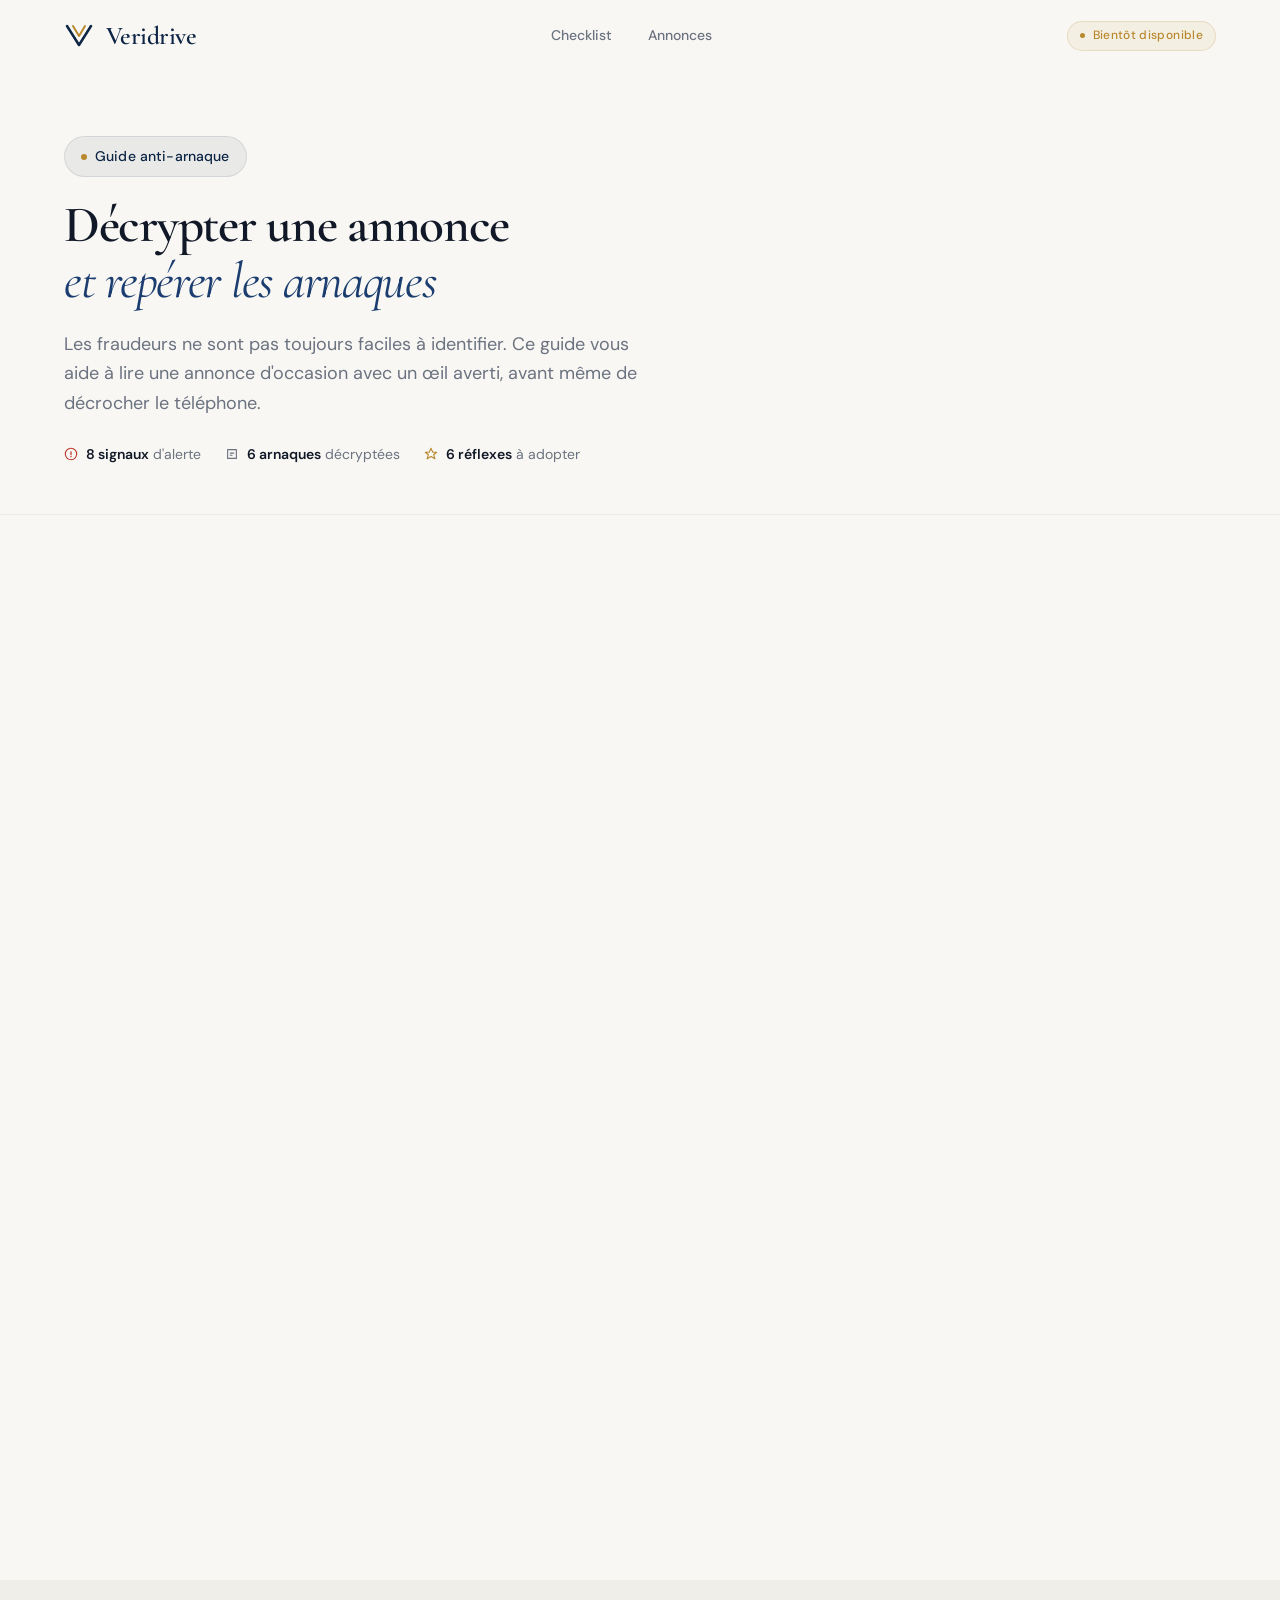
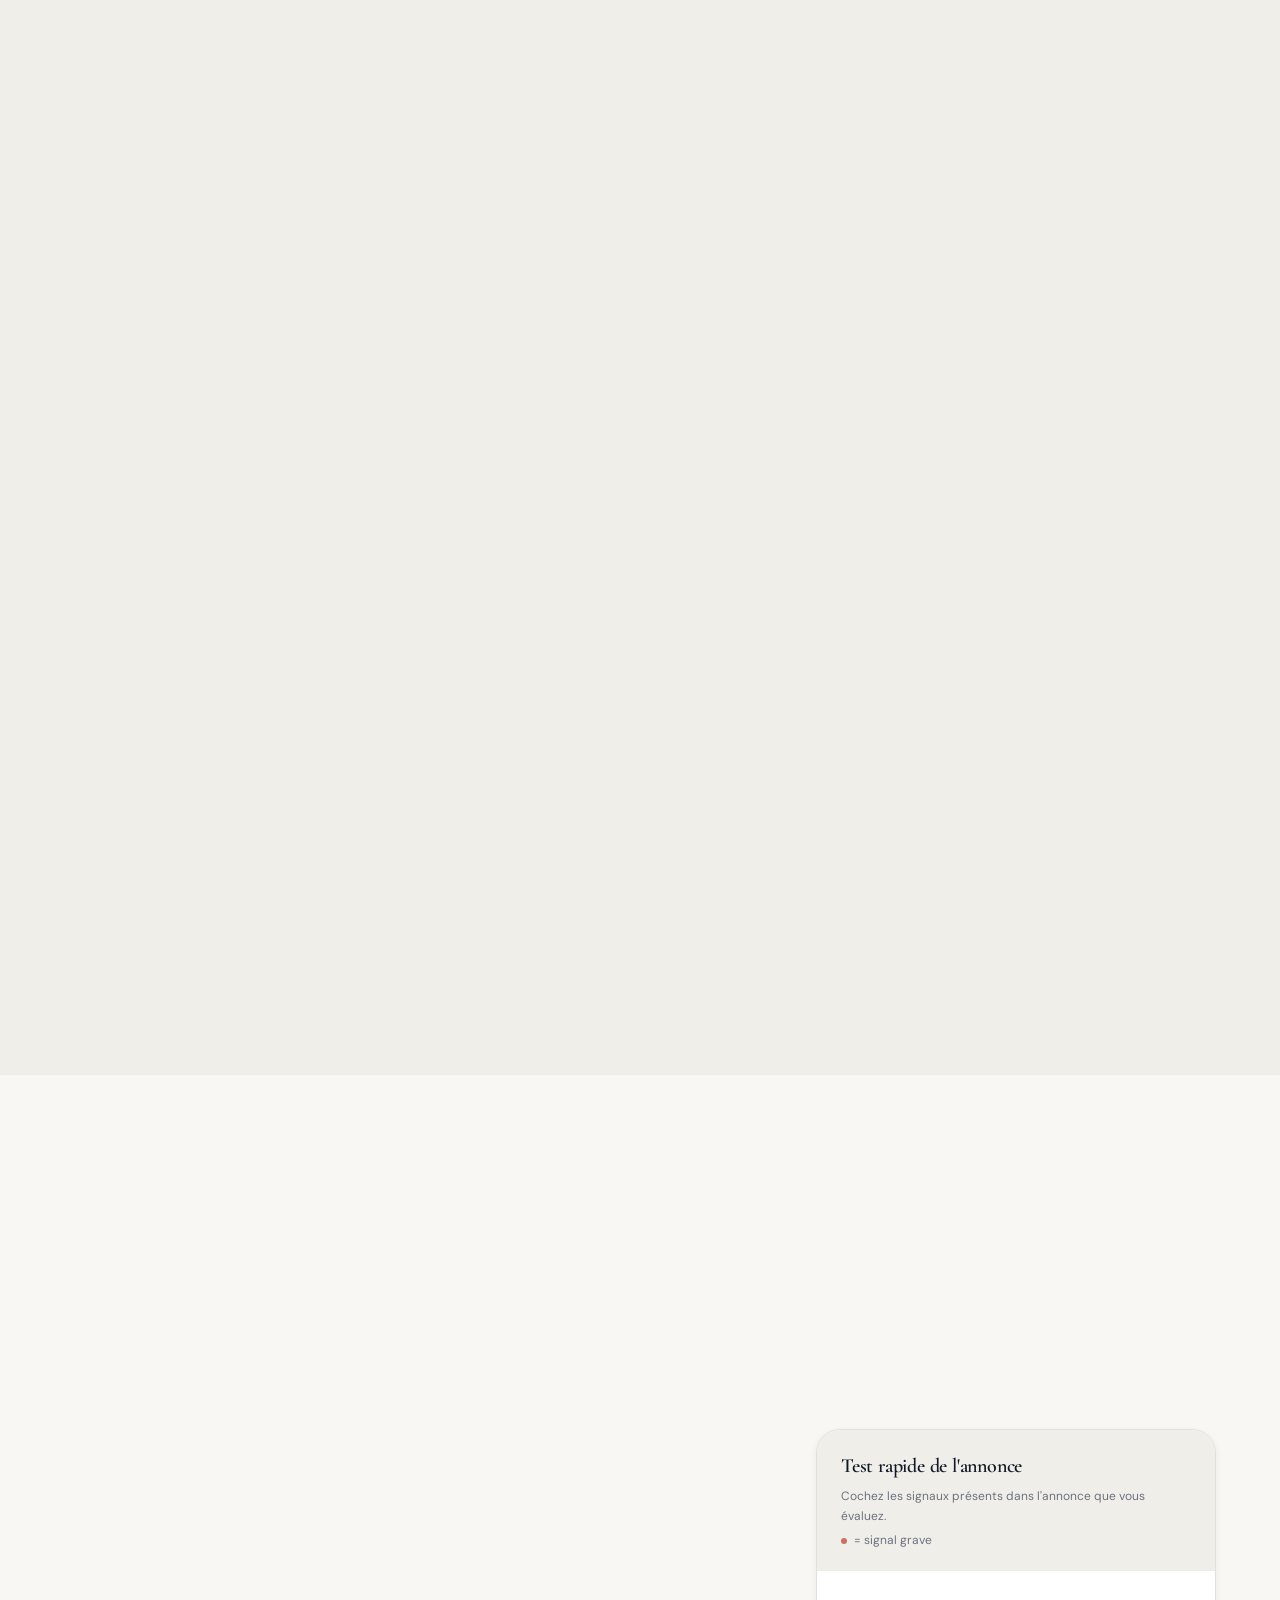
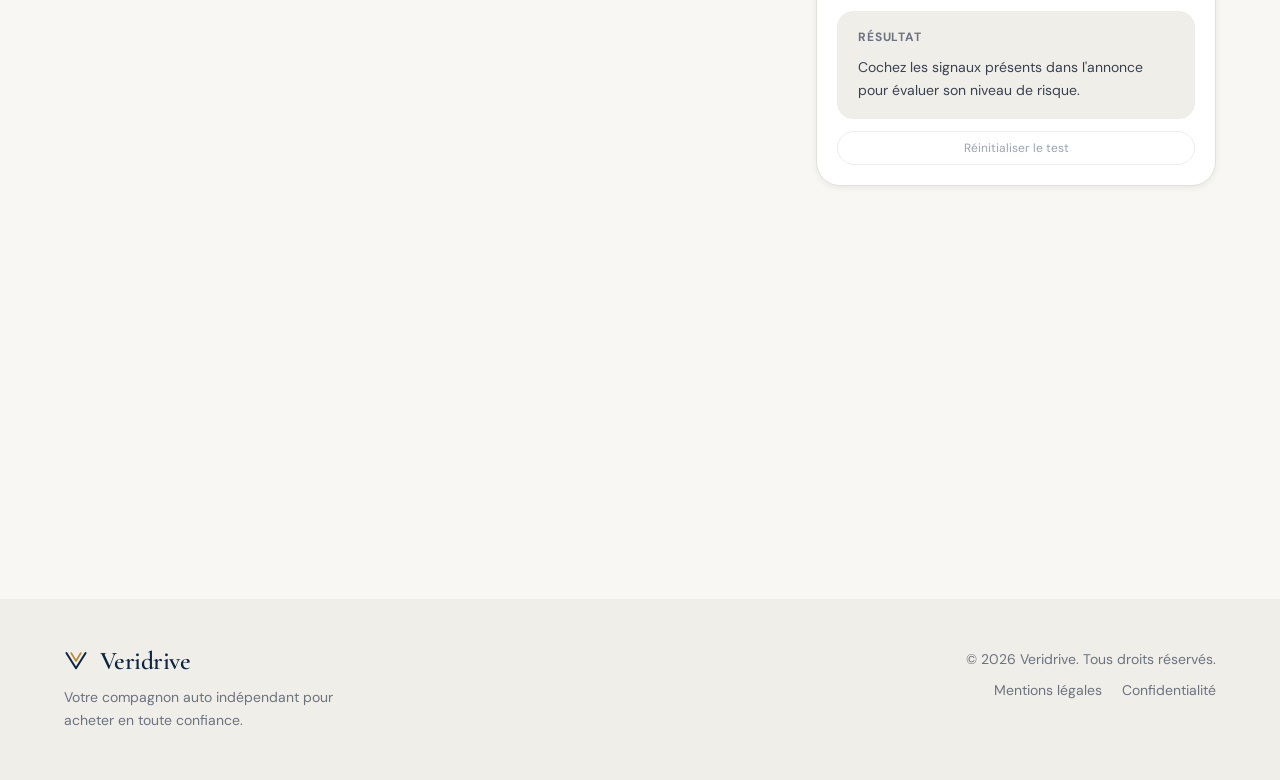
==== annonces.html @ 2ccf34fc "Module annonces & arnaques + corrections factuelles (L.213-1, Thesee) Co-Authored-By: Claude Sonnet " ====
<!DOCTYPE html>
<html lang="fr">
<head>
    <meta charset="UTF-8">
    <meta name="viewport" content="width=device-width, initial-scale=1.0">
    <title>Décrypter une annonce — Veridrive</title>
    <meta name="description" content="Apprenez à repérer les signaux d'alerte dans une annonce de voiture d'occasion et à identifier les arnaques les plus courantes avant de vous déplacer.">

    <!-- Polices Google Fonts -->
    <link rel="preconnect" href="https://fonts.googleapis.com">
    <link rel="preconnect" href="https://fonts.gstatic.com" crossorigin>
    <link href="https://fonts.googleapis.com/css2?family=Cormorant+Garamond:ital,wght@0,300;0,400;0,600;1,400;1,600&family=DM+Sans:opsz,wght@9..40,300;9..40,400;9..40,500;9..40,600&display=swap" rel="stylesheet">

    <!-- Design system global + styles de la page -->
    <link rel="stylesheet" href="css/style.css">
    <link rel="stylesheet" href="css/annonces.css">
</head>
<body>

    <!-- ===================================================
         HEADER
    ==================================================== -->
    <header class="header" id="header">
        <div class="container">
            <nav class="nav" aria-label="Navigation principale">

                <a href="index.html" class="logo" aria-label="Veridrive — Retour à l'accueil">
                    <div class="logo__mark" aria-hidden="true">
                        <svg width="30" height="30" viewBox="0 0 30 30" fill="none">
                            <path d="M3 5L15 24L27 5" stroke="var(--color-navy)" stroke-width="2.5" stroke-linecap="round" stroke-linejoin="round"/>
                            <path d="M9 5L15 15L21 5" stroke="var(--color-gold)" stroke-width="2" stroke-linecap="round" stroke-linejoin="round"/>
                        </svg>
                    </div>
                    <span class="logo__wordmark">Veridrive</span>
                </a>

                <div class="nav__links">
                    <a href="checklist.html" class="nav__link">Checklist</a>
                    <a href="annonces.html" class="nav__link">Annonces</a>
                </div>

                <div class="nav__pill" role="status" aria-label="Statut du service">
                    <span class="nav__pill-dot" aria-hidden="true"></span>
                    <span>Bientôt disponible</span>
                </div>

            </nav>
        </div>
    </header>


    <!-- ===================================================
         CONTENU PRINCIPAL
    ==================================================== -->
    <main>

        <!-- ===============================================
             HERO COMPACT
        ================================================ -->
        <div class="page-hero">
            <div class="container">

                <div class="page-hero__eyebrow">
                    <span class="badge">
                        <span class="badge__dot" aria-hidden="true"></span>
                        Guide anti-arnaque
                    </span>
                </div>

                <h1 class="page-hero__title">
                    Décrypter une annonce<br>
                    <em style="font-style: italic; font-weight: 400; color: var(--color-navy-mid);">et repérer les arnaques</em>
                </h1>

                <p class="page-hero__subtitle">
                    Les fraudeurs ne sont pas toujours faciles à identifier. Ce guide vous aide à lire une annonce d'occasion avec un œil averti, avant même de décrocher le téléphone.
                </p>

                <div class="page-hero__meta">
                    <div class="meta-stat">
                        <svg width="14" height="14" viewBox="0 0 16 16" fill="none" aria-hidden="true">
                            <path d="M8 1.5C4.41 1.5 1.5 4.41 1.5 8S4.41 14.5 8 14.5 14.5 11.59 14.5 8 11.59 1.5 8 1.5Z" stroke="var(--color-critical)" stroke-width="1.25"/>
                            <path d="M8 5.5V8.5M8 10.5V11" stroke="var(--color-critical)" stroke-width="1.5" stroke-linecap="round"/>
                        </svg>
                        <span><strong>8 signaux</strong> d'alerte</span>
                    </div>
                    <div class="meta-stat">
                        <svg width="14" height="14" viewBox="0 0 16 16" fill="none" aria-hidden="true">
                            <path d="M3 3h10v10H3z" stroke="var(--text-muted)" stroke-width="1.25" stroke-linejoin="round"/>
                            <path d="M6 7h4M6 9.5h2" stroke="var(--text-muted)" stroke-width="1.25" stroke-linecap="round"/>
                        </svg>
                        <span><strong>6 arnaques</strong> décryptées</span>
                    </div>
                    <div class="meta-stat">
                        <svg width="14" height="14" viewBox="0 0 16 16" fill="none" aria-hidden="true">
                            <path d="M8 1.5L10 6H14.5L11 8.8L12.5 13.5L8 10.8L3.5 13.5L5 8.8L1.5 6H6L8 1.5Z" stroke="var(--color-gold)" stroke-width="1.25" stroke-linejoin="round"/>
                        </svg>
                        <span><strong>6 réflexes</strong> à adopter</span>
                    </div>
                </div>

            </div>
        </div>


        <!-- ===============================================
             PARTIE 1 — SIGNAUX D'ALERTE
        ================================================ -->
        <section class="section-part" aria-labelledby="part1-title">
            <div class="container">

                <div class="section-heading" data-animate>
                    <p class="section-heading__eyebrow">Partie 1</p>
                    <h2 class="section-heading__title" id="part1-title">
                        Les signaux d'alerte<br>dans une annonce
                    </h2>
                    <p class="section-heading__intro">
                        Certains éléments d'une annonce doivent déclencher une vigilance immédiate. Deux d'entre eux sont des signaux rédhibitoires : si vous les observez, ne donnez pas suite.
                    </p>
                </div>

                <!-- Légende des niveaux -->
                <div style="display: flex; flex-wrap: wrap; gap: var(--space-4); margin-bottom: var(--space-8);" data-animate>
                    <span class="badge-critical">
                        <svg width="8" height="8" viewBox="0 0 8 8" fill="currentColor" aria-hidden="true"><circle cx="4" cy="4" r="4"/></svg>
                        Signal rédhibitoire
                    </span>
                    <span style="display: inline-flex; align-items: center; gap: var(--space-2); font-size: var(--text-sm); color: var(--text-muted);">
                        <span style="display: inline-block; width: 8px; height: 8px; border-radius: 50%; background-color: var(--color-gold); opacity: 0.7; flex-shrink: 0;"></span>
                        Signal de vigilance
                    </span>
                </div>

                <div class="signals-grid">

                    <!-- SIGNAL 1 — GRAVE : Vendeur à l'étranger -->
                    <div class="signal-card signal-card--grave" data-animate>
                        <div class="signal-card__header">
                            <div class="signal-card__icon" aria-hidden="true">🌍</div>
                            <div class="signal-card__meta">
                                <div class="signal-card__title-row">
                                    <span class="signal-card__title">Vendeur à l'étranger ou injoignable en personne</span>
                                    <span class="badge-critical">Rédhibitoire</span>
                                </div>
                            </div>
                        </div>
                        <details class="signal-card__detail">
                            <summary>
                                <svg class="detail-arrow" width="14" height="14" viewBox="0 0 14 14" fill="none" aria-hidden="true">
                                    <path d="M5 3L9 7L5 11" stroke="currentColor" stroke-width="1.5" stroke-linecap="round" stroke-linejoin="round"/>
                                </svg>
                                Comprendre ce signal
                            </summary>
                            <div class="signal-detail-body">
                                <div>
                                    <p class="signal-detail-label">Pourquoi c'est suspect</p>
                                    <p class="signal-detail-text">
                                        La situation classique : le vendeur se dit militaire en mission, travailleur expatrié, ou en voyage d'affaires. Il ne peut pas faire visiter le véhicule lui-même et propose de passer par un « intermédiaire de confiance » ou un service de livraison sécurisée. Le véhicule n'existe souvent pas, ou appartient à quelqu'un d'autre.
                                    </p>
                                </div>
                                <div class="signal-detail-section signal-detail-section--action">
                                    <p class="signal-detail-label">Quoi faire</p>
                                    <p class="signal-detail-text">
                                        Ne donnez pas suite à cette annonce. Aucun mécanisme de « livraison sécurisée » ou d'« escrow auto » n'est fiable dans ce contexte. Si vous ne pouvez pas voir le vendeur et le véhicule en personne, passez votre chemin.
                                    </p>
                                </div>
                            </div>
                        </details>
                    </div>

                    <!-- SIGNAL 2 — GRAVE : Acompte avant visite -->
                    <div class="signal-card signal-card--grave" data-animate>
                        <div class="signal-card__header">
                            <div class="signal-card__icon" aria-hidden="true">💸</div>
                            <div class="signal-card__meta">
                                <div class="signal-card__title-row">
                                    <span class="signal-card__title">Acompte ou virement demandé avant la visite</span>
                                    <span class="badge-critical">Rédhibitoire</span>
                                </div>
                            </div>
                        </div>
                        <details class="signal-card__detail">
                            <summary>
                                <svg class="detail-arrow" width="14" height="14" viewBox="0 0 14 14" fill="none" aria-hidden="true">
                                    <path d="M5 3L9 7L5 11" stroke="currentColor" stroke-width="1.5" stroke-linecap="round" stroke-linejoin="round"/>
                                </svg>
                                Comprendre ce signal
                            </summary>
                            <div class="signal-detail-body">
                                <div>
                                    <p class="signal-detail-label">Pourquoi c'est suspect</p>
                                    <p class="signal-detail-text">
                                        Un vendeur sérieux n'a aucune raison de vous demander de l'argent avant que vous ayez vu le véhicule. Cette demande précoce est la signature de l'arnaque à l'acompte : une fois le virement reçu, le vendeur devient injoignable. Les prétextes avancés varient : « frais de réservation », « garantie de sérieux », « blocage du véhicule »… Aucun n'est légitime.
                                    </p>
                                </div>
                                <div class="signal-detail-section signal-detail-section--action">
                                    <p class="signal-detail-label">Quoi faire</p>
                                    <p class="signal-detail-text">
                                        Ne versez jamais d'argent avant d'avoir vu le véhicule physiquement. Cette règle est absolue. En cas de doute, signalez l'annonce sur la plateforme concernée.
                                    </p>
                                </div>
                            </div>
                        </details>
                    </div>

                    <!-- SIGNAL 3 : Prix anormalement bas -->
                    <div class="signal-card" data-animate>
                        <div class="signal-card__header">
                            <div class="signal-card__icon" aria-hidden="true">📉</div>
                            <div class="signal-card__meta">
                                <div class="signal-card__title-row">
                                    <span class="signal-card__title">Prix anormalement bas pour le modèle et le kilométrage</span>
                                </div>
                            </div>
                        </div>
                        <details class="signal-card__detail">
                            <summary>
                                <svg class="detail-arrow" width="14" height="14" viewBox="0 0 14 14" fill="none" aria-hidden="true">
                                    <path d="M5 3L9 7L5 11" stroke="currentColor" stroke-width="1.5" stroke-linecap="round" stroke-linejoin="round"/>
                                </svg>
                                Comprendre ce signal
                            </summary>
                            <div class="signal-detail-body">
                                <div>
                                    <p class="signal-detail-label">Pourquoi c'est suspect</p>
                                    <p class="signal-detail-text">
                                        Les bonnes affaires existent, mais une voiture affichée à 30 ou 40 % en dessous de la cote du marché mérite des explications. Soit le vendeur cache un problème important (accident non déclaré, moteur en fin de vie, gage), soit l'annonce est frauduleuse. La rareté des vraies aubaines est un fait, pas un cynisme.
                                    </p>
                                </div>
                                <div class="signal-detail-section signal-detail-section--action">
                                    <p class="signal-detail-label">Quoi faire</p>
                                    <p class="signal-detail-text">
                                        Consultez la cote de référence du modèle sur une source comme l'Argus ou La Centrale. Si le prix s'écarte de plus de 20 % vers le bas sans explication claire (accident réparé, panne déclarée), demandez des justifications avant de vous déplacer.
                                    </p>
                                </div>
                            </div>
                        </details>
                    </div>

                    <!-- SIGNAL 4 : Kilométrage suspect -->
                    <div class="signal-card" data-animate>
                        <div class="signal-card__header">
                            <div class="signal-card__icon" aria-hidden="true">🔢</div>
                            <div class="signal-card__meta">
                                <div class="signal-card__title-row">
                                    <span class="signal-card__title">Kilométrage très bas pour l'âge du véhicule</span>
                                </div>
                            </div>
                        </div>
                        <details class="signal-card__detail">
                            <summary>
                                <svg class="detail-arrow" width="14" height="14" viewBox="0 0 14 14" fill="none" aria-hidden="true">
                                    <path d="M5 3L9 7L5 11" stroke="currentColor" stroke-width="1.5" stroke-linecap="round" stroke-linejoin="round"/>
                                </svg>
                                Comprendre ce signal
                            </summary>
                            <div class="signal-detail-body">
                                <div>
                                    <p class="signal-detail-label">Pourquoi c'est suspect</p>
                                    <p class="signal-detail-text">
                                        En France, la moyenne nationale est d'environ 12 000 à 15 000 km par an. Une voiture de dix ans qui affiche 40 000 km doit susciter des questions. La falsification de compteur (« traquage ») reste une pratique illégale mais persistante. Un kilométrage trop faible peut aussi signaler un véhicule dont le compteur a été remplacé ou dont les relevés de contrôle technique ont été omis.
                                    </p>
                                </div>
                                <div class="signal-detail-section signal-detail-section--action">
                                    <p class="signal-detail-label">Quoi faire</p>
                                    <p class="signal-detail-text">
                                        Demandez les rapports de contrôle technique et les factures d'entretien : ils indiquent le kilométrage à chaque passage. Consultez aussi l'historique HistoVec, qui peut révéler des incohérences entre les contrôles techniques successifs.
                                    </p>
                                </div>
                            </div>
                        </details>
                    </div>

                    <!-- SIGNAL 5 : Photos -->
                    <div class="signal-card" data-animate>
                        <div class="signal-card__header">
                            <div class="signal-card__icon" aria-hidden="true">📷</div>
                            <div class="signal-card__meta">
                                <div class="signal-card__title-row">
                                    <span class="signal-card__title">Annonce sans photo, ou avec des photos génériques ou volées</span>
                                </div>
                            </div>
                        </div>
                        <details class="signal-card__detail">
                            <summary>
                                <svg class="detail-arrow" width="14" height="14" viewBox="0 0 14 14" fill="none" aria-hidden="true">
                                    <path d="M5 3L9 7L5 11" stroke="currentColor" stroke-width="1.5" stroke-linecap="round" stroke-linejoin="round"/>
                                </svg>
                                Comprendre ce signal
                            </summary>
                            <div class="signal-detail-body">
                                <div>
                                    <p class="signal-detail-label">Pourquoi c'est suspect</p>
                                    <p class="signal-detail-text">
                                        Les photos de stock issues du site du constructeur, les visuels en haute résolution sans plaque visible, ou les images de qualité professionnelle d'un modèle « identique » sont des signaux classiques. Le fraudeur ne possède pas le véhicule réel : il emprunte des visuels existants pour rendre l'annonce crédible. Une annonce sans aucune photo doit être considérée avec la même méfiance.
                                    </p>
                                </div>
                                <div class="signal-detail-section signal-detail-section--action">
                                    <p class="signal-detail-label">Quoi faire</p>
                                    <p class="signal-detail-text">
                                        Faites une recherche inversée de l'image (Google Images, TinEye) : si la même photo apparaît sur plusieurs annonces ou sites, c'est un signal fort. Exigez des photos du véhicule réel, avec la plaque visible et si possible une feuille indiquant la date du jour.
                                    </p>
                                </div>
                            </div>
                        </details>
                    </div>

                    <!-- SIGNAL 6 : Description "en l'état" -->
                    <div class="signal-card" data-animate>
                        <div class="signal-card__header">
                            <div class="signal-card__icon" aria-hidden="true">📄</div>
                            <div class="signal-card__meta">
                                <div class="signal-card__title-row">
                                    <span class="signal-card__title">Description floue ou mention systématique de la vente "en l'état"</span>
                                </div>
                            </div>
                        </div>
                        <details class="signal-card__detail">
                            <summary>
                                <svg class="detail-arrow" width="14" height="14" viewBox="0 0 14 14" fill="none" aria-hidden="true">
                                    <path d="M5 3L9 7L5 11" stroke="currentColor" stroke-width="1.5" stroke-linecap="round" stroke-linejoin="round"/>
                                </svg>
                                Comprendre ce signal
                            </summary>
                            <div class="signal-detail-body">
                                <div>
                                    <p class="signal-detail-label">Pourquoi c'est suspect</p>
                                    <p class="signal-detail-text">
                                        La mention « vendu en l'état, sans garantie » n'est pas illégale dans le cadre d'une vente entre particuliers, mais elle peut signaler que le vendeur veut se prémunir contre des recours ultérieurs. Associée à une description vague, elle peut indiquer un vice caché connu du vendeur. Attention : entre particuliers, la garantie légale des vices cachés reste applicable même si l'annonce dit le contraire, à condition de prouver que le vice était antérieur à la vente et connu du vendeur.
                                    </p>
                                </div>
                                <div class="signal-detail-section signal-detail-section--action">
                                    <p class="signal-detail-label">Quoi faire</p>
                                    <p class="signal-detail-text">
                                        Posez des questions précises par écrit avant la visite (état de la courroie ou chaîne de distribution, dernier contrôle technique, historique des réparations). Les réponses évasives sont révélatrices.
                                    </p>
                                </div>
                            </div>
                        </details>
                    </div>

                    <!-- SIGNAL 7 : Pression temporelle -->
                    <div class="signal-card" data-animate>
                        <div class="signal-card__header">
                            <div class="signal-card__icon" aria-hidden="true">⏱️</div>
                            <div class="signal-card__meta">
                                <div class="signal-card__title-row">
                                    <span class="signal-card__title">Pression pour conclure rapidement</span>
                                </div>
                            </div>
                        </div>
                        <details class="signal-card__detail">
                            <summary>
                                <svg class="detail-arrow" width="14" height="14" viewBox="0 0 14 14" fill="none" aria-hidden="true">
                                    <path d="M5 3L9 7L5 11" stroke="currentColor" stroke-width="1.5" stroke-linecap="round" stroke-linejoin="round"/>
                                </svg>
                                Comprendre ce signal
                            </summary>
                            <div class="signal-detail-body">
                                <div>
                                    <p class="signal-detail-label">Pourquoi c'est suspect</p>
                                    <p class="signal-detail-text">
                                        « J'ai plusieurs acheteurs intéressés », « c'est pour ce soir sinon je vends à quelqu'un d'autre », « je pars à l'étranger demain »… Ces formules visent à vous priver du temps nécessaire pour vérifier le véhicule et réfléchir. Un vendeur honnête comprend qu'une décision de plusieurs milliers d'euros ne se prend pas sous pression.
                                    </p>
                                </div>
                                <div class="signal-detail-section signal-detail-section--action">
                                    <p class="signal-detail-label">Quoi faire</p>
                                    <p class="signal-detail-text">
                                        Ne prenez jamais une décision d'achat dans l'urgence. Si le vendeur refuse de vous laisser le temps de réfléchir ou de faire expertiser, c'est en soi une raison suffisante pour ne pas acheter.
                                    </p>
                                </div>
                            </div>
                        </details>
                    </div>

                    <!-- SIGNAL 8 : Refus plaque/VIN -->
                    <div class="signal-card" data-animate>
                        <div class="signal-card__header">
                            <div class="signal-card__icon" aria-hidden="true">🔒</div>
                            <div class="signal-card__meta">
                                <div class="signal-card__title-row">
                                    <span class="signal-card__title">Refus de communiquer la plaque ou le numéro VIN</span>
                                </div>
                            </div>
                        </div>
                        <details class="signal-card__detail">
                            <summary>
                                <svg class="detail-arrow" width="14" height="14" viewBox="0 0 14 14" fill="none" aria-hidden="true">
                                    <path d="M5 3L9 7L5 11" stroke="currentColor" stroke-width="1.5" stroke-linecap="round" stroke-linejoin="round"/>
                                </svg>
                                Comprendre ce signal
                            </summary>
                            <div class="signal-detail-body">
                                <div>
                                    <p class="signal-detail-label">Pourquoi c'est suspect</p>
                                    <p class="signal-detail-text">
                                        Le numéro de plaque et le VIN (numéro de série gravé dans le véhicule et sur la carte grise) permettent de vérifier l'historique officiel sur HistoVec, de détecter un gage ou une opposition, et de confirmer que le véhicule correspond bien à la carte grise présentée. Un vendeur qui refuse de les communiquer a généralement quelque chose à cacher : véhicule volé, plaques clonées, ou situation administrative irrégulière.
                                    </p>
                                </div>
                                <div class="signal-detail-section signal-detail-section--action">
                                    <p class="signal-detail-label">Quoi faire</p>
                                    <p class="signal-detail-text">
                                        Demandez le numéro de plaque avant de vous déplacer. Avec lui, vous pouvez consulter gratuitement HistoVec (histovec.interieur.gouv.fr) et vérifier qu'il n'y a pas d'opposition ou d'inscription de gage. Refus = signal d'alerte fort.
                                    </p>
                                </div>
                            </div>
                        </details>
                    </div>

                </div>
            </div>
        </section>


        <!-- ===============================================
             PARTIE 2 — LES ARNAQUES COURANTES
        ================================================ -->
        <section class="section-part section-part--alt" aria-labelledby="part2-title">
            <div class="container">

                <div class="section-heading" data-animate>
                    <p class="section-heading__eyebrow">Partie 2</p>
                    <h2 class="section-heading__title" id="part2-title">
                        Les arnaques courantes<br>expliquées
                    </h2>
                    <p class="section-heading__intro">
                        Comprendre le mécanisme d'une arnaque est le meilleur moyen de ne pas y tomber. Voici les six montages les plus fréquents en France dans la vente de voitures d'occasion.
                    </p>
                </div>

                <div class="scams-list">

                    <!-- ARNAQUE 1 — Compteur trafiqué -->
                    <article class="scam-card" data-animate>
                        <div class="scam-card__header">
                            <span class="scam-number" aria-hidden="true">01</span>
                            <h3 class="scam-title">Le compteur trafiqué</h3>
                            <span class="scam-tag">Falsification kilométrique</span>
                        </div>
                        <div class="scam-card__body">
                            <div class="scam-panel scam-panel--how">
                                <p class="scam-panel__label">
                                    <svg width="12" height="12" viewBox="0 0 12 12" fill="none" aria-hidden="true">
                                        <circle cx="6" cy="6" r="5" stroke="currentColor" stroke-width="1.25"/>
                                        <path d="M6 4V6.5L7.5 8" stroke="currentColor" stroke-width="1.25" stroke-linecap="round"/>
                                    </svg>
                                    Comment ça fonctionne
                                </p>
                                <p class="scam-panel__text">
                                    Le kilométrage est modifié électroniquement à la baisse pour présenter un véhicule « peu roulé » à un prix injustifié. Le matériel nécessaire est accessible et peu coûteux. Un véhicule dont le compteur a été « traqué » à 80 000 km alors qu'il en a réellement 200 000 voit sa valeur artificiellement gonflée de plusieurs milliers d'euros.
                                </p>
                            </div>
                            <div class="scam-panel scam-panel--signal">
                                <p class="scam-panel__label">
                                    <svg width="12" height="12" viewBox="0 0 12 12" fill="none" aria-hidden="true">
                                        <path d="M6 1L7.2 4.4H11L8.1 6.5L9.3 10L6 7.8L2.7 10L3.9 6.5L1 4.4H4.8L6 1Z" stroke="currentColor" stroke-width="1.25" stroke-linejoin="round"/>
                                    </svg>
                                    Signaux à surveiller
                                </p>
                                <p class="scam-panel__text">
                                    Usure visible sur le volant, les sièges ou les palettes de frein incohérente avec le kilométrage annoncé. Relevés de contrôle technique successifs présentant des valeurs incohérentes. Absence de factures d'entretien correspondant aux révisions attendues.
                                </p>
                            </div>
                            <div class="scam-panel scam-panel--defense">
                                <p class="scam-panel__label">
                                    <svg width="12" height="12" viewBox="0 0 12 12" fill="none" aria-hidden="true">
                                        <path d="M6 1.5L10 3V6.5C10 8.7 8.2 10.7 6 11.5C3.8 10.7 2 8.7 2 6.5V3L6 1.5Z" stroke="currentColor" stroke-width="1.25" stroke-linejoin="round"/>
                                    </svg>
                                    Se défendre
                                </p>
                                <p class="scam-panel__text">
                                    Consultez HistoVec, qui affiche les kilométrages relevés lors des contrôles techniques. Exigez le carnet d'entretien complet et toutes les factures. En cas de suspicion avérée après achat, la falsification de kilométrage est un délit de tromperie, sanctionné par l'article L.213-1 du Code de la consommation (2 ans d'emprisonnement et 300 000 € d'amende). À noter : une clause « kilométrage non garanti » dans l'acte de vente ne protège pas le vendeur qui connaissait la manipulation. Pour un achat auprès d'un professionnel établi dans un autre pays de l'UE, le droit français reste applicable.
                                </p>
                            </div>
                        </div>
                    </article>

                    <!-- ARNAQUE 2 — Voiture sous gage -->
                    <article class="scam-card" data-animate>
                        <div class="scam-card__header">
                            <span class="scam-number" aria-hidden="true">02</span>
                            <h3 class="scam-title">La voiture sous gage</h3>
                            <span class="scam-tag">Crédit non soldé</span>
                        </div>
                        <div class="scam-card__body">
                            <div class="scam-panel scam-panel--how">
                                <p class="scam-panel__label">
                                    <svg width="12" height="12" viewBox="0 0 12 12" fill="none" aria-hidden="true">
                                        <circle cx="6" cy="6" r="5" stroke="currentColor" stroke-width="1.25"/>
                                        <path d="M6 4V6.5L7.5 8" stroke="currentColor" stroke-width="1.25" stroke-linecap="round"/>
                                    </svg>
                                    Comment ça fonctionne
                                </p>
                                <p class="scam-panel__text">
                                    Le vendeur a financé le véhicule par un crédit auto ou un LOA non soldé. Le créancier (banque, organisme de crédit) a inscrit un gage sur le véhicule. Le vendeur peut vendre le véhicule à votre insu, mais le créancier peut engager des poursuites sur le bien même après la vente, exposant l'acheteur à des complications juridiques sérieuses, voire à la perte du véhicule.
                                </p>
                            </div>
                            <div class="scam-panel scam-panel--signal">
                                <p class="scam-panel__label">
                                    <svg width="12" height="12" viewBox="0 0 12 12" fill="none" aria-hidden="true">
                                        <path d="M6 1L7.2 4.4H11L8.1 6.5L9.3 10L6 7.8L2.7 10L3.9 6.5L1 4.4H4.8L6 1Z" stroke="currentColor" stroke-width="1.25" stroke-linejoin="round"/>
                                    </svg>
                                    Signaux à surveiller
                                </p>
                                <p class="scam-panel__text">
                                    Vendeur peu enclin à montrer le certificat de situation administrative (certificat de non-gage). Mentions sur la carte grise indiquant une location ou un financement en cours. Refus de communiquer le numéro de plaque avant la visite.
                                </p>
                            </div>
                            <div class="scam-panel scam-panel--defense">
                                <p class="scam-panel__label">
                                    <svg width="12" height="12" viewBox="0 0 12 12" fill="none" aria-hidden="true">
                                        <path d="M6 1.5L10 3V6.5C10 8.7 8.2 10.7 6 11.5C3.8 10.7 2 8.7 2 6.5V3L6 1.5Z" stroke="currentColor" stroke-width="1.25" stroke-linejoin="round"/>
                                    </svg>
                                    Se défendre
                                </p>
                                <p class="scam-panel__text">
                                    Exigez le certificat de situation administrative (anciennement « certificat de non-gage »), disponible gratuitement sur le site officiel du Ministère de l'Intérieur (histovec.interieur.gouv.fr). Ne signez aucune promesse de vente sans l'avoir consulté. Ce document a une validité de 15 jours.
                                </p>
                            </div>
                        </div>
                    </article>

                    <!-- ARNAQUE 3 — Faux séquestre -->
                    <article class="scam-card" data-animate>
                        <div class="scam-card__header">
                            <span class="scam-number" aria-hidden="true">03</span>
                            <h3 class="scam-title">Le faux séquestre</h3>
                            <span class="scam-tag">Escrow scam</span>
                        </div>
                        <div class="scam-card__body">
                            <div class="scam-panel scam-panel--how">
                                <p class="scam-panel__label">
                                    <svg width="12" height="12" viewBox="0 0 12 12" fill="none" aria-hidden="true">
                                        <circle cx="6" cy="6" r="5" stroke="currentColor" stroke-width="1.25"/>
                                        <path d="M6 4V6.5L7.5 8" stroke="currentColor" stroke-width="1.25" stroke-linecap="round"/>
                                    </svg>
                                    Comment ça fonctionne
                                </p>
                                <p class="scam-panel__text">
                                    Le vendeur (souvent prétendument à l'étranger) propose de passer par un « tiers de confiance » ou une société de séquestre qui retiendra les fonds jusqu'à réception du véhicule. Le site de séquestre est factice, contrôlé par l'escroc. Une fois le virement effectué, le véhicule n'arrive jamais et le site disparaît.
                                </p>
                            </div>
                            <div class="scam-panel scam-panel--signal">
                                <p class="scam-panel__label">
                                    <svg width="12" height="12" viewBox="0 0 12 12" fill="none" aria-hidden="true">
                                        <path d="M6 1L7.2 4.4H11L8.1 6.5L9.3 10L6 7.8L2.7 10L3.9 6.5L1 4.4H4.8L6 1Z" stroke="currentColor" stroke-width="1.25" stroke-linejoin="round"/>
                                    </svg>
                                    Signaux à surveiller
                                </p>
                                <p class="scam-panel__text">
                                    Vendeur injoignable en France, communication uniquement par email, site de séquestre inconnu ou au nom générique, demande de virement vers un compte étranger. La plateforme elle-même (Leboncoin, La Centrale) ne propose jamais de service de séquestre tiers : c'est toujours un faux.
                                </p>
                            </div>
                            <div class="scam-panel scam-panel--defense">
                                <p class="scam-panel__label">
                                    <svg width="12" height="12" viewBox="0 0 12 12" fill="none" aria-hidden="true">
                                        <path d="M6 1.5L10 3V6.5C10 8.7 8.2 10.7 6 11.5C3.8 10.7 2 8.7 2 6.5V3L6 1.5Z" stroke="currentColor" stroke-width="1.25" stroke-linejoin="round"/>
                                    </svg>
                                    Se défendre
                                </p>
                                <p class="scam-panel__text">
                                    N'utilisez jamais un service de séquestre pour une transaction automobile entre particuliers. La règle d'or est simple : on paie en main propre, le jour de la remise des clés, après signature de l'acte de vente. Tout autre schéma est suspect.
                                </p>
                            </div>
                        </div>
                    </article>

                    <!-- ARNAQUE 4 — VGE -->
                    <article class="scam-card" data-animate>
                        <div class="scam-card__header">
                            <span class="scam-number" aria-hidden="true">04</span>
                            <h3 class="scam-title">Le VGE non déclaré</h3>
                            <span class="scam-tag">Véhicule gravement endommagé</span>
                        </div>
                        <div class="scam-card__body">
                            <div class="scam-panel scam-panel--how">
                                <p class="scam-panel__label">
                                    <svg width="12" height="12" viewBox="0 0 12 12" fill="none" aria-hidden="true">
                                        <circle cx="6" cy="6" r="5" stroke="currentColor" stroke-width="1.25"/>
                                        <path d="M6 4V6.5L7.5 8" stroke="currentColor" stroke-width="1.25" stroke-linecap="round"/>
                                    </svg>
                                    Comment ça fonctionne
                                </p>
                                <p class="scam-panel__text">
                                    Un véhicule déclaré économiquement irréparable (EI) par un assureur après un sinistre reçoit la mention VGE (Véhicule Gravement Endommagé) sur sa carte grise. Il peut être racheté et remis en circulation après remise en état, mais certains vendeurs sans scrupules masquent cette mention ou revendent le véhicule sans la mentionner, parfois à prix quasi-normal.
                                </p>
                            </div>
                            <div class="scam-panel scam-panel--signal">
                                <p class="scam-panel__label">
                                    <svg width="12" height="12" viewBox="0 0 12 12" fill="none" aria-hidden="true">
                                        <path d="M6 1L7.2 4.4H11L8.1 6.5L9.3 10L6 7.8L2.7 10L3.9 6.5L1 4.4H4.8L6 1Z" stroke="currentColor" stroke-width="1.25" stroke-linejoin="round"/>
                                    </svg>
                                    Signaux à surveiller
                                </p>
                                <p class="scam-panel__text">
                                    Carte grise portant la mention « VE » (véhicule endommagé) ou « VGE ». Traces de peinture, de soudures ou de remplacement de pièces de carrosserie non signalées. Dossier technique incomplet ou refus de présenter les documents de remise en état.
                                </p>
                            </div>
                            <div class="scam-panel scam-panel--defense">
                                <p class="scam-panel__label">
                                    <svg width="12" height="12" viewBox="0 0 12 12" fill="none" aria-hidden="true">
                                        <path d="M6 1.5L10 3V6.5C10 8.7 8.2 10.7 6 11.5C3.8 10.7 2 8.7 2 6.5V3L6 1.5Z" stroke="currentColor" stroke-width="1.25" stroke-linejoin="round"/>
                                    </svg>
                                    Se défendre
                                </p>
                                <p class="scam-panel__text">
                                    Vérifiez la carte grise attentivement : la mention VE ou VGE y est obligatoirement apposée. HistoVec affiche également le statut du véhicule. Un véhicule reconditionnné après sinistre doit être accompagné d'un procès-verbal de réception des travaux. En cas de doute, faites expertiser par un professionnel indépendant.
                                </p>
                            </div>
                        </div>
                    </article>

                    <!-- ARNAQUE 5 — Clonage de plaques -->
                    <article class="scam-card" data-animate>
                        <div class="scam-card__header">
                            <span class="scam-number" aria-hidden="true">05</span>
                            <h3 class="scam-title">Le clonage de plaques</h3>
                            <span class="scam-tag">Identité usurpée</span>
                        </div>
                        <div class="scam-card__body">
                            <div class="scam-panel scam-panel--how">
                                <p class="scam-panel__label">
                                    <svg width="12" height="12" viewBox="0 0 12 12" fill="none" aria-hidden="true">
                                        <circle cx="6" cy="6" r="5" stroke="currentColor" stroke-width="1.25"/>
                                        <path d="M6 4V6.5L7.5 8" stroke="currentColor" stroke-width="1.25" stroke-linecap="round"/>
                                    </svg>
                                    Comment ça fonctionne
                                </p>
                                <p class="scam-panel__text">
                                    Un véhicule volé (ou accidenté) reçoit les plaques d'immatriculation d'un véhicule identique en circulation. La carte grise présentée appartient au véhicule légitime, rendant le contrôle difficile pour un acheteur non averti. L'acheteur peut se retrouver en possession d'un bien volé, sans recours possible contre le vendeur disparu.
                                </p>
                            </div>
                            <div class="scam-panel scam-panel--signal">
                                <p class="scam-panel__label">
                                    <svg width="12" height="12" viewBox="0 0 12 12" fill="none" aria-hidden="true">
                                        <path d="M6 1L7.2 4.4H11L8.1 6.5L9.3 10L6 7.8L2.7 10L3.9 6.5L1 4.4H4.8L6 1Z" stroke="currentColor" stroke-width="1.25" stroke-linejoin="round"/>
                                    </svg>
                                    Signaux à surveiller
                                </p>
                                <p class="scam-panel__text">
                                    Discordance entre la couleur indiquée sur la carte grise et la couleur réelle. Numéro VIN (gravé sur le chassis, le vitrage et la plaque constructeur) ne correspondant pas à la carte grise. Vendeur refusant d'ouvrir le capot pour vérifier la plaque constructeur.
                                </p>
                            </div>
                            <div class="scam-panel scam-panel--defense">
                                <p class="scam-panel__label">
                                    <svg width="12" height="12" viewBox="0 0 12 12" fill="none" aria-hidden="true">
                                        <path d="M6 1.5L10 3V6.5C10 8.7 8.2 10.7 6 11.5C3.8 10.7 2 8.7 2 6.5V3L6 1.5Z" stroke="currentColor" stroke-width="1.25" stroke-linejoin="round"/>
                                    </svg>
                                    Se défendre
                                </p>
                                <p class="scam-panel__text">
                                    Vérifiez systématiquement que le numéro VIN gravé sur le tableau de bord (côté passager, visible depuis l'extérieur), la plaque constructeur sous le capot, et la carte grise concordent. Consultez HistoVec avec le numéro de plaque ET avec le VIN et comparez les informations.
                                </p>
                            </div>
                        </div>
                    </article>

                    <!-- ARNAQUE 6 — Arnaque à l'acompte -->
                    <article class="scam-card" data-animate>
                        <div class="scam-card__header">
                            <span class="scam-number" aria-hidden="true">06</span>
                            <h3 class="scam-title">L'arnaque à l'acompte</h3>
                            <span class="scam-tag">Advance fee fraud</span>
                        </div>
                        <div class="scam-card__body">
                            <div class="scam-panel scam-panel--how">
                                <p class="scam-panel__label">
                                    <svg width="12" height="12" viewBox="0 0 12 12" fill="none" aria-hidden="true">
                                        <circle cx="6" cy="6" r="5" stroke="currentColor" stroke-width="1.25"/>
                                        <path d="M6 4V6.5L7.5 8" stroke="currentColor" stroke-width="1.25" stroke-linecap="round"/>
                                    </svg>
                                    Comment ça fonctionne
                                </p>
                                <p class="scam-panel__text">
                                    L'escroc demande un « acompte de réservation » ou des « frais de transport » pour bloquer le véhicule avant votre venue. Une fois le virement effectué (souvent vers un compte étranger ou via mandat), il devient injoignable. Le récupérer est quasi impossible, surtout si le virement a été envoyé hors de France.
                                </p>
                            </div>
                            <div class="scam-panel scam-panel--signal">
                                <p class="scam-panel__label">
                                    <svg width="12" height="12" viewBox="0 0 12 12" fill="none" aria-hidden="true">
                                        <path d="M6 1L7.2 4.4H11L8.1 6.5L9.3 10L6 7.8L2.7 10L3.9 6.5L1 4.4H4.8L6 1Z" stroke="currentColor" stroke-width="1.25" stroke-linejoin="round"/>
                                    </svg>
                                    Signaux à surveiller
                                </p>
                                <p class="scam-panel__text">
                                    Toute demande d'argent avant la visite physique. Communication par email uniquement. Demande de paiement par virement international, mandat Western Union ou Mandat Cash. Prix attractif utilisé comme appât pour motiver le versement rapide.
                                </p>
                            </div>
                            <div class="scam-panel scam-panel--defense">
                                <p class="scam-panel__label">
                                    <svg width="12" height="12" viewBox="0 0 12 12" fill="none" aria-hidden="true">
                                        <path d="M6 1.5L10 3V6.5C10 8.7 8.2 10.7 6 11.5C3.8 10.7 2 8.7 2 6.5V3L6 1.5Z" stroke="currentColor" stroke-width="1.25" stroke-linejoin="round"/>
                                    </svg>
                                    Se défendre
                                </p>
                                <p class="scam-panel__text">
                                    La règle est absolue : aucun acompte avant la visite. Si vous souhaitez formaliser votre intention après une visite concluante, utilisez un bon de commande signé des deux parties (pas un virement) et vérifiez que le vendeur est bien propriétaire du véhicule. En cas d'escroquerie, signalez-la via la plateforme THESEE (accessible depuis service-public.fr, rubrique « arnaque sur internet ») et déposez plainte. Vous pouvez aussi appeler le numéro INFO ESCROQUERIES : 0805 805 817 (appel gratuit).
                                </p>
                            </div>
                        </div>
                    </article>

                </div>
            </div>
        </section>


        <!-- ===============================================
             PARTIE 3 — RÉFLEXES + TEST RAPIDE
        ================================================ -->
        <section class="section-part" aria-labelledby="part3-title">
            <div class="container">

                <div class="section-heading" data-animate>
                    <p class="section-heading__eyebrow">Partie 3</p>
                    <h2 class="section-heading__title" id="part3-title">
                        Les bons réflexes<br>avant de se déplacer
                    </h2>
                    <p class="section-heading__intro">
                        Quelques vérifications rapides, toutes gratuites, peuvent vous faire gagner un aller-retour inutile — ou vous éviter une arnaque.
                    </p>
                </div>

                <div class="part3-layout">

                    <!-- Colonne réflexes -->
                    <div>
                        <div class="reflexes-list">

                            <div class="reflex-item" data-animate>
                                <span class="reflex-item__number" aria-hidden="true">1</span>
                                <div>
                                    <p class="reflex-item__text">Vérifiez l'identité du vendeur</p>
                                    <p class="reflex-item__sub">Demandez son nom et prénom, et vérifiez qu'ils correspondent à la carte grise. Un vendeur qui vend « pour un ami » ou au nom d'une société non déclarée doit être questionné.</p>
                                </div>
                            </div>

                            <div class="reflex-item" data-animate>
                                <span class="reflex-item__number" aria-hidden="true">2</span>
                                <div>
                                    <p class="reflex-item__text">Consultez HistoVec avant de vous déplacer</p>
                                    <p class="reflex-item__sub">Le service officiel gratuit du Ministère de l'Intérieur (histovec.interieur.gouv.fr) affiche l'historique des sinistres déclarés, les kilométrages successifs, le statut VGE, et les éventuelles oppositions. Indispensable.</p>
                                </div>
                            </div>

                            <div class="reflex-item" data-animate>
                                <span class="reflex-item__number" aria-hidden="true">3</span>
                                <div>
                                    <p class="reflex-item__text">Vérifiez le certificat de non-gage</p>
                                    <p class="reflex-item__sub">Disponible sur le même service HistoVec. Il atteste qu'aucun créancier n'a inscrit de gage sur le véhicule. Ce document est valable 15 jours et doit être daté de moins de 15 jours au moment de la vente.</p>
                                </div>
                            </div>

                            <div class="reflex-item" data-animate>
                                <span class="reflex-item__number" aria-hidden="true">4</span>
                                <div>
                                    <p class="reflex-item__text">Demandez les documents avant la visite</p>
                                    <p class="reflex-item__sub">Carte grise (pour vérifier le propriétaire, le kilométrage à la première immatriculation, et la mention éventuelle de VGE), les deux derniers rapports de contrôle technique, et si possible les principales factures d'entretien.</p>
                                </div>
                            </div>

                            <div class="reflex-item" data-animate>
                                <span class="reflex-item__number" aria-hidden="true">5</span>
                                <div>
                                    <p class="reflex-item__text">Ne versez aucun argent à distance</p>
                                    <p class="reflex-item__sub">Aucun acompte, aucun frais de transport, aucun dépôt de garantie. Le paiement intégral se fait en personne, le jour de la remise des clés, après signature du bon de cession. Chèque de banque ou virement au moment de la vente uniquement.</p>
                                </div>
                            </div>

                            <div class="reflex-item" data-animate>
                                <span class="reflex-item__number" aria-hidden="true">6</span>
                                <div>
                                    <p class="reflex-item__text">Faites expertiser si le montant est important</p>
                                    <p class="reflex-item__sub">Pour un véhicule à plus de 5 000 €, une expertise par un professionnel indépendant (environ 100 à 200 €) est un investissement raisonnable. Certains organismes proposent des expertises mobiles sur site. Proposer une expertise est un droit de l'acheteur ; un vendeur honnête ne s'y opposera pas.</p>
                                </div>
                            </div>

                        </div>
                    </div>

                    <!-- Widget Test rapide -->
                    <div>
                        <div class="test-widget" role="complementary" aria-labelledby="test-widget-title">

                            <div class="test-widget__header">
                                <h3 class="test-widget__title" id="test-widget-title">
                                    Test rapide de l'annonce
                                </h3>
                                <p class="test-widget__subtitle">
                                    Cochez les signaux présents dans l'annonce que vous évaluez.
                                    <br>
                                    <span style="margin-top: var(--space-1); display: inline-block;">
                                        <span style="display: inline-block; width: 6px; height: 6px; border-radius: 50%; background-color: var(--color-critical); opacity: 0.7; vertical-align: middle; margin-right: 4px;"></span>
                                        = signal grave
                                    </span>
                                </p>
                            </div>

                            <!-- Signaux — remplis par annonces.js -->
                            <div
                                class="test-signals"
                                id="test-signals-list"
                                role="group"
                                aria-label="Signaux d'alerte à évaluer"
                            >
                                <!-- Généré par JavaScript -->
                                <noscript>
                                    <p style="padding: var(--space-4); font-size: var(--text-sm); color: var(--text-muted);">
                                        Ce widget nécessite JavaScript.
                                    </p>
                                </noscript>
                            </div>

                            <!-- Verdict -->
                            <div
                                class="test-verdict"
                                id="test-verdict"
                                data-level="neutral"
                                role="status"
                                aria-live="polite"
                                aria-label="Résultat du test"
                            >
                                <p class="test-verdict__level" id="test-verdict-level">Résultat</p>
                                <p class="test-verdict__message" id="test-verdict-message">
                                    Cochez les signaux présents dans l'annonce pour évaluer son niveau de risque.
                                </p>
                            </div>

                            <!-- Réinitialiser -->
                            <button class="test-reset" id="test-reset-btn" type="button" aria-label="Réinitialiser le test">
                                Réinitialiser le test
                            </button>

                        </div>
                    </div>

                </div>
            </div>
        </section>

    </main>


    <!-- ===================================================
         FOOTER
    ==================================================== -->
    <footer class="footer" role="contentinfo">
        <div class="container">
            <div class="footer__layout">

                <div class="footer__brand">
                    <a href="index.html" class="logo" aria-label="Veridrive — Accueil">
                        <div class="logo__mark" aria-hidden="true">
                            <svg width="24" height="24" viewBox="0 0 30 30" fill="none">
                                <path d="M3 5L15 24L27 5" stroke="var(--color-navy)" stroke-width="2.5" stroke-linecap="round" stroke-linejoin="round"/>
                                <path d="M9 5L15 15L21 5" stroke="var(--color-gold)" stroke-width="2" stroke-linecap="round" stroke-linejoin="round"/>
                            </svg>
                        </div>
                        <span class="logo__wordmark">Veridrive</span>
                    </a>
                    <p class="footer__tagline">
                        Votre compagnon auto indépendant pour acheter en toute confiance.
                    </p>
                </div>

                <div class="footer__legal">
                    <p class="footer__copyright">© 2026 Veridrive. Tous droits réservés.</p>
                    <nav class="footer__links" aria-label="Liens légaux">
                        <a href="#">Mentions légales</a>
                        <a href="#">Confidentialité</a>
                    </nav>
                </div>

            </div>
        </div>
    </footer>

    <script src="js/annonces.js"></script>
</body>
</html>
---- css/style.css ----
/* ============================================================
   VERIDRIVE — SYSTÈME DE DESIGN
   Feuille de styles principale
   Design : épuré premium, ambiance confiance et sécurité
   ============================================================ */


/* ============================================================
   1. VARIABLES — Le cœur du système de design
      Toutes les décisions visuelles centralisées ici
   ============================================================ */

:root {

    /* ── Couleurs principales ───────────────────────────── */

    /* Bleu marine profond — confiance, sérieux, profondeur */
    --color-navy:        #0D2545;
    --color-navy-mid:    #1B3D6F;
    --color-navy-light:  #2E5490;
    --color-navy-pale:   rgba(13, 37, 69, 0.06);

    /* Or discret — touche premium, sans ostentation */
    --color-gold:        #B8882E;
    --color-gold-light:  #CFA04A;
    --color-gold-pale:   rgba(184, 136, 46, 0.08);

    /* Vert succès — validation, confiance confirmée */
    --color-success:     #2A7A4A;
    --color-success-pale: rgba(42, 122, 74, 0.08);

    /* Rouge critique — points rédhibitoires */
    --color-critical:        #C0392B;
    --color-critical-mid:    #E74C3C;
    --color-critical-pale:   rgba(192, 57, 43, 0.06);
    --color-critical-border: rgba(192, 57, 43, 0.22);

    /* ── Couleurs de fond ───────────────────────────────── */

    /* Blanc cassé chaud — doux, non clinique, rassurant */
    --bg-base:           #F8F7F3;
    --bg-subtle:         #F0EEE8;
    --bg-card:           #FFFFFF;

    /* ── Texte ──────────────────────────────────────────── */

    --text-dark:         #111827;   /* Quasi-noir — titres */
    --text-body:         #374151;   /* Gris foncé — corps de texte */
    --text-muted:        #6B7280;   /* Gris moyen — textes secondaires */
    --text-light:        #9CA3AF;   /* Gris clair — textes tertiaires */
    --white:             #FFFFFF;

    /* ── Bordures ───────────────────────────────────────── */

    --border-subtle:     #EDECEA;
    --border-light:      #E2E0D8;
    --border:            #D0CEC4;

    /* ── Typographie ────────────────────────────────────── */

    /* Serif élégant pour les titres — editorial, premium */
    --font-display:      'Cormorant Garamond', Georgia, 'Times New Roman', serif;

    /* Sans-serif moderne pour le corps — lisibilité maximale */
    --font-body:         'DM Sans', system-ui, -apple-system, sans-serif;

    /* ── Échelle de tailles de texte (rem) ──────────────── */

    --text-xs:           0.75rem;    /* 12px */
    --text-sm:           0.875rem;   /* 14px */
    --text-base:         1rem;       /* 16px */
    --text-lg:           1.125rem;   /* 18px */
    --text-xl:           1.25rem;    /* 20px */
    --text-2xl:          1.5rem;     /* 24px */
    --text-3xl:          1.875rem;   /* 30px */
    --text-4xl:          2.25rem;    /* 36px */
    --text-5xl:          3rem;       /* 48px */
    --text-6xl:          3.75rem;    /* 60px */
    --text-7xl:          4.5rem;     /* 72px */

    /* ── Hauteurs de ligne ──────────────────────────────── */

    --leading-tight:     1.1;
    --leading-snug:      1.25;
    --leading-normal:    1.5;
    --leading-relaxed:   1.65;

    /* ── Espacements (échelle 4px) ──────────────────────── */

    --space-1:           0.25rem;    /* 4px */
    --space-2:           0.5rem;     /* 8px */
    --space-3:           0.75rem;    /* 12px */
    --space-4:           1rem;       /* 16px */
    --space-5:           1.25rem;    /* 20px */
    --space-6:           1.5rem;     /* 24px */
    --space-8:           2rem;       /* 32px */
    --space-10:          2.5rem;     /* 40px */
    --space-12:          3rem;       /* 48px */
    --space-16:          4rem;       /* 64px */
    --space-20:          5rem;       /* 80px */
    --space-24:          6rem;       /* 96px */
    --space-32:          8rem;       /* 128px */

    /* ── Rayons de bordure ──────────────────────────────── */

    --radius-sm:         0.25rem;    /* 4px  — éléments très petits */
    --radius:            0.5rem;     /* 8px  — éléments standard */
    --radius-md:         0.75rem;    /* 12px — boutons, tags */
    --radius-lg:         1rem;       /* 16px — cartes petites */
    --radius-xl:         1.5rem;     /* 24px — cartes grandes */
    --radius-2xl:        2rem;       /* 32px — sections */
    --radius-full:       9999px;     /* Pilule */

    /* ── Ombres ─────────────────────────────────────────── */

    --shadow-xs:         0 1px 2px  rgba(13, 37, 69, 0.05);
    --shadow-sm:         0 2px 6px  rgba(13, 37, 69, 0.07);
    --shadow:            0 4px 14px rgba(13, 37, 69, 0.09);
    --shadow-md:         0 8px 24px rgba(13, 37, 69, 0.11);
    --shadow-lg:         0 16px 40px rgba(13, 37, 69, 0.13);
    --shadow-xl:         0 24px 56px rgba(13, 37, 69, 0.16);
    --shadow-gold:       0 4px 20px rgba(184, 136, 46, 0.3);

    /* ── Transitions ────────────────────────────────────── */

    --ease-out:          cubic-bezier(0.4, 0, 0.2, 1);
    --ease-spring:       cubic-bezier(0.34, 1.56, 0.64, 1);

    --transition-fast:   150ms var(--ease-out);
    --transition:        250ms var(--ease-out);
    --transition-slow:   400ms var(--ease-out);

    /* ── Z-index ────────────────────────────────────────── */

    --z-below:           -1;
    --z-base:            0;
    --z-above:           10;
    --z-header:          100;

    /* ── Layout ─────────────────────────────────────────── */

    --container-max:     1200px;
    --container-pad:     var(--space-6);
    --header-height:     72px;
}


/* ============================================================
   2. RESET & BASE
   ============================================================ */

*, *::before, *::after {
    box-sizing: border-box;
    margin: 0;
    padding: 0;
}

html {
    font-size: 16px;
    scroll-behavior: smooth;
    -webkit-text-size-adjust: 100%;
}

body {
    font-family: var(--font-body);
    font-size: var(--text-base);
    line-height: var(--leading-relaxed);
    color: var(--text-body);
    background-color: var(--bg-base);
    -webkit-font-smoothing: antialiased;
    -moz-osx-font-smoothing: grayscale;
    overflow-x: hidden;
}

img, svg {
    display: block;
    max-width: 100%;
}

a {
    color: inherit;
    text-decoration: none;
}

button {
    cursor: pointer;
    border: none;
    background: none;
    font-family: inherit;
}

ul, ol {
    list-style: none;
}

/* Accessibilité : focus visible sur éléments interactifs */
:focus-visible {
    outline: 2px solid var(--color-gold);
    outline-offset: 3px;
    border-radius: var(--radius-sm);
}


/* ============================================================
   3. LAYOUT — Conteneurs
   ============================================================ */

.container {
    width: 100%;
    max-width: var(--container-max);
    margin-left: auto;
    margin-right: auto;
    padding-left: var(--container-pad);
    padding-right: var(--container-pad);
}


/* ============================================================
   4. COMPOSANTS — Boutons
   ============================================================ */

.btn {
    display: inline-flex;
    align-items: center;
    justify-content: center;
    gap: var(--space-2);
    padding: var(--space-4) var(--space-8);
    font-family: var(--font-body);
    font-size: var(--text-base);
    font-weight: 500;
    line-height: 1;
    letter-spacing: 0.01em;
    border-radius: var(--radius-full);
    border: 1.5px solid transparent;
    cursor: pointer;
    text-decoration: none;
    white-space: nowrap;
    transition: background-color var(--transition),
                border-color var(--transition),
                color var(--transition),
                transform var(--transition),
                box-shadow var(--transition);
}

/* Bouton principal — marine plein */
.btn--primary {
    background-color: var(--color-navy);
    color: var(--white);
    border-color: var(--color-navy);
}

.btn--primary:hover {
    background-color: var(--color-navy-mid);
    border-color: var(--color-navy-mid);
    transform: translateY(-2px);
    box-shadow: var(--shadow-md);
}

.btn--primary:active {
    transform: translateY(0);
    box-shadow: var(--shadow-sm);
}

/* Bouton secondaire — contour marine */
.btn--secondary {
    background-color: transparent;
    color: var(--color-navy);
    border-color: var(--color-navy);
}

.btn--secondary:hover {
    background-color: var(--color-navy);
    color: var(--white);
    transform: translateY(-2px);
}

/* Bouton fantôme — contour léger discret */
.btn--ghost {
    background-color: transparent;
    color: var(--text-body);
    border-color: var(--border);
}

.btn--ghost:hover {
    border-color: var(--color-navy);
    color: var(--color-navy);
    transform: translateY(-2px);
}

/* Bouton or — accent premium */
.btn--gold {
    background-color: var(--color-gold);
    color: var(--white);
    border-color: var(--color-gold);
}

.btn--gold:hover {
    background-color: var(--color-gold-light);
    border-color: var(--color-gold-light);
    box-shadow: var(--shadow-gold);
    transform: translateY(-2px);
}

/* Modificateurs de taille */
.btn--sm {
    padding: var(--space-2) var(--space-5);
    font-size: var(--text-sm);
}

.btn--lg {
    padding: var(--space-5) var(--space-10);
    font-size: var(--text-lg);
}


/* ============================================================
   5. COMPOSANTS — Cartes
   ============================================================ */

.card {
    background-color: var(--bg-card);
    border: 1px solid var(--border-light);
    border-radius: var(--radius-xl);
    padding: var(--space-8);
    box-shadow: var(--shadow-sm);
    transition: box-shadow var(--transition), transform var(--transition);
}

.card:hover {
    box-shadow: var(--shadow-md);
    transform: translateY(-3px);
}

/* Variante plate — sans ombre */
.card--flat {
    box-shadow: none;
}

/* Variante avec bordure marquée */
.card--bordered {
    border-color: var(--border);
}

/* Variante marine — fond sombre */
.card--dark {
    background-color: var(--color-navy);
    border-color: rgba(255, 255, 255, 0.08);
    color: var(--white);
}


/* ============================================================
   6. COMPOSANTS — Badge
   ============================================================ */

.badge {
    display: inline-flex;
    align-items: center;
    gap: var(--space-2);
    padding: var(--space-2) var(--space-4);
    background-color: var(--color-navy-pale);
    border: 1px solid rgba(13, 37, 69, 0.1);
    border-radius: var(--radius-full);
    font-family: var(--font-body);
    font-size: var(--text-sm);
    font-weight: 500;
    color: var(--color-navy);
    letter-spacing: 0.01em;
}

/* Pastille animée — indique "actif" ou "live" */
.badge__dot {
    width: 6px;
    height: 6px;
    border-radius: var(--radius-full);
    background-color: var(--color-gold);
    flex-shrink: 0;
    animation: pulse-dot 2.5s ease-in-out infinite;
}

@keyframes pulse-dot {
    0%, 100% { opacity: 1;   transform: scale(1); }
    50%       { opacity: 0.5; transform: scale(0.8); }
}

/* Variante or */
.badge--gold {
    background-color: var(--color-gold-pale);
    border-color: rgba(184, 136, 46, 0.2);
    color: var(--color-gold);
}

/* Variante succès */
.badge--success {
    background-color: var(--color-success-pale);
    border-color: rgba(42, 122, 74, 0.2);
    color: var(--color-success);
}

/* Badge critique — points rédhibitoires et signaux graves */
.badge-critical {
    display: inline-flex;
    align-items: center;
    gap: var(--space-1);
    padding: 2px var(--space-2);
    background-color: var(--color-critical-pale);
    border: 1px solid var(--color-critical-border);
    border-radius: var(--radius-sm);
    font-size: 0.7rem;
    font-weight: 600;
    color: var(--color-critical);
    letter-spacing: 0.04em;
    text-transform: uppercase;
    white-space: nowrap;
    flex-shrink: 0;
    text-decoration: none;
}


/* ============================================================
   7. HEADER
   ============================================================ */

.header {
    position: sticky;
    top: 0;
    left: 0;
    right: 0;
    z-index: var(--z-header);
    height: var(--header-height);

    /* Glassmorphism subtil */
    background-color: rgba(248, 247, 243, 0.82);
    backdrop-filter: blur(16px);
    -webkit-backdrop-filter: blur(16px);

    border-bottom: 1px solid transparent;
    transition: border-color var(--transition), box-shadow var(--transition);
}

/* Etat au scroll — ajouté dynamiquement par JS */
.header.is-scrolled {
    border-bottom-color: var(--border-subtle);
    box-shadow: var(--shadow-xs);
}

.nav {
    display: flex;
    align-items: center;
    justify-content: space-between;
    height: var(--header-height);
}

/* Logo */
.logo {
    display: inline-flex;
    align-items: center;
    gap: var(--space-3);
    text-decoration: none;
    transition: opacity var(--transition-fast);
}

.logo:hover {
    opacity: 0.8;
}

.logo__mark {
    display: flex;
    align-items: center;
    justify-content: center;
    flex-shrink: 0;
}

.logo__wordmark {
    font-family: var(--font-display);
    font-size: 1.6rem;
    font-weight: 600;
    color: var(--color-navy);
    letter-spacing: -0.02em;
    line-height: 1;
}

/* Liens de navigation */
.nav__links {
    display: flex;
    align-items: center;
    gap: var(--space-1);
}

.nav__link {
    display: inline-flex;
    align-items: center;
    padding: var(--space-2) var(--space-4);
    font-size: var(--text-sm);
    font-weight: 500;
    color: var(--text-muted);
    border-radius: var(--radius-md);
    transition: color var(--transition-fast), background-color var(--transition-fast);
    text-decoration: none;
}

.nav__link:hover {
    color: var(--color-navy);
    background-color: var(--color-navy-pale);
}

/* Lien actif — page courante */
.nav__link.is-active {
    color: var(--color-navy);
    background-color: var(--color-navy-pale);
    font-weight: 500;
}

/* Pilule "Bientôt disponible" */
.nav__pill {
    display: inline-flex;
    align-items: center;
    gap: var(--space-2);
    padding: var(--space-1) var(--space-3);
    background-color: rgba(184, 136, 46, 0.08);
    border: 1px solid rgba(184, 136, 46, 0.2);
    border-radius: var(--radius-full);
    font-size: var(--text-xs);
    font-weight: 500;
    color: var(--color-gold);
    letter-spacing: 0.03em;
}

.nav__pill-dot {
    width: 5px;
    height: 5px;
    border-radius: var(--radius-full);
    background-color: currentColor;
    animation: pulse-dot 2.5s ease-in-out infinite;
    flex-shrink: 0;
}


/* ============================================================
   8. SECTION HERO
   ============================================================ */

.hero {
    position: relative;
    min-height: calc(100vh - var(--header-height));
    display: flex;
    align-items: center;
    padding-top: var(--space-20);
    padding-bottom: var(--space-24);
    overflow: hidden;
}

/* Mise en page : colonne unique sur mobile, deux colonnes sur desktop */
.hero__layout {
    display: grid;
    grid-template-columns: 1fr;
    align-items: center;
    gap: var(--space-16);
    width: 100%;
}

/* ── Bloc textuel ── */

.hero__content {
    display: flex;
    flex-direction: column;
    gap: var(--space-8);
    max-width: 600px;
}

.hero__eyebrow {
    display: flex;
}

/* Titre principal — Cormorant Garamond, grande taille fluide */
.hero__title {
    font-family: var(--font-display);
    font-size: clamp(var(--text-4xl), 5.5vw, var(--text-7xl));
    font-weight: 600;
    line-height: var(--leading-tight);
    color: var(--text-dark);
    letter-spacing: -0.025em;
}

/* Accent "en toute confiance" — italique, marine, souligné or */
.hero__title-accent {
    display: block;
    font-style: italic;
    font-weight: 400;
    color: var(--color-navy-mid);
    position: relative;
    padding-bottom: 6px;
}

/* Soulignement dégradé or → transparent */
.hero__title-accent::after {
    content: '';
    position: absolute;
    bottom: 0;
    left: 0;
    width: 70%;
    height: 2px;
    background: linear-gradient(90deg, var(--color-gold) 0%, transparent 100%);
    border-radius: 1px;
}

/* Sous-titre — taille fluide, bonne lisibilité */
.hero__subtitle {
    font-size: clamp(var(--text-base), 1.5vw, var(--text-xl));
    line-height: var(--leading-relaxed);
    color: var(--text-body);
    max-width: 500px;
}

/* Groupe de boutons CTA */
.hero__actions {
    display: flex;
    flex-wrap: wrap;
    align-items: center;
    gap: var(--space-4);
}

/* Indicateurs de confiance — sous les CTA */
.hero__trust {
    display: flex;
    flex-wrap: wrap;
    gap: var(--space-2) var(--space-6);
    padding-top: var(--space-6);
    border-top: 1px solid var(--border-subtle);
}

.trust-item {
    display: inline-flex;
    align-items: center;
    gap: var(--space-2);
    font-size: var(--text-sm);
    color: var(--text-muted);
    font-weight: 400;
}

.trust-item__icon {
    flex-shrink: 0;
}

/* ── Bloc visuel (emblème) ── */

.hero__visual {
    position: relative;
    display: flex;
    align-items: center;
    justify-content: center;
    aspect-ratio: 1;
    max-width: 400px;
    margin: 0 auto;
    /* Masqué sur mobile — affiché sur desktop via media query */
    display: none;
}

/* Respiration lente de l'emblème */
.hero__emblem {
    width: 100%;
    max-width: 380px;
    animation: emblem-breathe 7s ease-in-out infinite;
}

@keyframes emblem-breathe {
    0%, 100% { transform: scale(1) rotate(0deg); }
    50%       { transform: scale(1.015) rotate(0.4deg); }
}

/* Cartes flottantes superposées à l'emblème */
.float-card {
    position: absolute;
    z-index: var(--z-above);
    display: flex;
    align-items: center;
    gap: var(--space-3);
    padding: var(--space-3) var(--space-4);
    background-color: var(--bg-card);
    border: 1px solid var(--border-subtle);
    border-radius: var(--radius-lg);
    box-shadow: var(--shadow-lg);
    white-space: nowrap;
}

.float-card--top {
    top: 5%;
    left: -5%;
    animation: float-up 4.5s ease-in-out infinite;
}

.float-card--bottom {
    bottom: 5%;
    right: -5%;
    animation: float-down 4.5s ease-in-out infinite 0.6s;
}

@keyframes float-up {
    0%, 100% { transform: translateY(0px); }
    50%       { transform: translateY(-10px); }
}

@keyframes float-down {
    0%, 100% { transform: translateY(0px); }
    50%       { transform: translateY(10px); }
}

.float-card__icon {
    width: 34px;
    height: 34px;
    display: flex;
    align-items: center;
    justify-content: center;
    background-color: var(--color-gold-pale);
    border-radius: var(--radius);
    flex-shrink: 0;
}

.float-card__icon--success {
    background-color: var(--color-success-pale);
}

.float-card__label {
    font-size: var(--text-xs);
    font-weight: 600;
    color: var(--text-dark);
    letter-spacing: 0.01em;
}

.float-card__value {
    font-size: var(--text-xs);
    color: var(--text-muted);
    margin-top: 1px;
}

/* Halo de fond dégradé radial */
.hero__bg-halo {
    position: absolute;
    top: -30%;
    right: -15%;
    width: 700px;
    height: 700px;
    background: radial-gradient(
        ellipse at center,
        rgba(184, 136, 46, 0.05) 0%,
        rgba(13, 37, 69, 0.03) 45%,
        transparent 70%
    );
    border-radius: var(--radius-full);
    pointer-events: none;
    z-index: var(--z-below);
}


/* ============================================================
   9. FOOTER
   ============================================================ */

.footer {
    background-color: var(--bg-subtle);
    border-top: 1px solid var(--border-subtle);
    padding: var(--space-12) 0;
}

.footer__layout {
    display: flex;
    flex-direction: column;
    gap: var(--space-8);
    align-items: flex-start;
}

.footer__brand {
    display: flex;
    flex-direction: column;
    gap: var(--space-3);
}

.footer__tagline {
    font-size: var(--text-sm);
    color: var(--text-muted);
    max-width: 280px;
    line-height: var(--leading-relaxed);
}

.footer__legal {
    display: flex;
    flex-direction: column;
    gap: var(--space-2);
}

.footer__copyright {
    font-size: var(--text-sm);
    color: var(--text-muted);
}

.footer__links {
    display: flex;
    gap: var(--space-5);
}

.footer__links a {
    font-size: var(--text-sm);
    color: var(--text-muted);
    transition: color var(--transition-fast);
}

.footer__links a:hover {
    color: var(--color-navy);
}


/* ============================================================
   10. ANIMATIONS D'ENTRÉE AU SCROLL
   ============================================================ */

/* État initial : invisible + légèrement décalé vers le bas */
[data-animate] {
    opacity: 0;
    transform: translateY(22px);
    transition: opacity  0.65s var(--ease-out),
                transform 0.65s var(--ease-out);
}

/* État visible : déclenché par JS via IntersectionObserver */
[data-animate].is-visible {
    opacity: 1;
    transform: translateY(0);
}


/* ============================================================
   11. RESPONSIVE — Tablette (≥ 640px)
   ============================================================ */

@media (min-width: 640px) {

    .footer__layout {
        flex-direction: row;
        justify-content: space-between;
        align-items: flex-start;
    }

    .footer__legal {
        align-items: flex-end;
        text-align: right;
    }
}


/* ============================================================
   12. RESPONSIVE — Desktop (≥ 900px)
   ============================================================ */

@media (min-width: 900px) {

    /* Hero : deux colonnes */
    .hero__layout {
        grid-template-columns: 1fr 400px;
        gap: var(--space-10);
    }

    /* Afficher le bloc visuel sur desktop */
    .hero__visual {
        display: flex;
    }
}


/* ============================================================
   13. RESPONSIVE — Mobile (≤ 480px)
   ============================================================ */

@media (max-width: 480px) {

    :root {
        --container-pad: var(--space-5);
    }

    /* Boutons en pleine largeur sur petit écran */
    .hero__actions {
        flex-direction: column;
        align-items: stretch;
    }

    .hero__actions .btn {
        width: 100%;
    }

    /* Indicateurs de confiance en colonne */
    .hero__trust {
        flex-direction: column;
        gap: var(--space-3);
    }

    /* Réduire le padding du hero */
    .hero {
        padding-top: var(--space-12);
        padding-bottom: var(--space-16);
        min-height: auto;
    }
}
---- css/annonces.css ----
/* ============================================================
   VERIDRIVE — MODULE ANNONCES
   Styles spécifiques à annonces.html
   Complète css/style.css sans le remplacer.
   Toutes les valeurs sont des variables de style.css.
   ============================================================ */


/* ============================================================
   1. HERO COMPACT — Repris du même modèle que checklist.css
   ============================================================ */

.page-hero {
    padding: var(--space-16) 0 var(--space-12);
    border-bottom: 1px solid var(--border-subtle);
}

.page-hero__eyebrow {
    display: flex;
    margin-bottom: var(--space-5);
}

.page-hero__title {
    font-family: var(--font-display);
    font-size: clamp(var(--text-3xl), 4vw, var(--text-6xl));
    font-weight: 600;
    line-height: var(--leading-tight);
    color: var(--text-dark);
    letter-spacing: -0.025em;
    margin-bottom: var(--space-5);
}

.page-hero__subtitle {
    font-size: clamp(var(--text-base), 1.5vw, var(--text-lg));
    color: var(--text-muted);
    max-width: 600px;
    line-height: var(--leading-relaxed);
    margin-bottom: var(--space-6);
}

.page-hero__meta {
    display: flex;
    flex-wrap: wrap;
    gap: var(--space-6);
}

.meta-stat {
    display: flex;
    align-items: center;
    gap: var(--space-2);
    font-size: var(--text-sm);
    color: var(--text-muted);
}

.meta-stat strong {
    color: var(--text-dark);
    font-weight: 600;
}


/* ============================================================
   2. SECTIONS — Structure commune aux trois parties
   ============================================================ */

.section-part {
    padding: var(--space-20) 0;
}

/* Fond alterné pour la partie 2 */
.section-part--alt {
    background-color: var(--bg-subtle);
    border-top: 1px solid var(--border-subtle);
    border-bottom: 1px solid var(--border-subtle);
}

/* En-tête de section */
.section-heading {
    max-width: 680px;
    margin-bottom: var(--space-12);
}

.section-heading__eyebrow {
    font-size: var(--text-sm);
    font-weight: 700;
    color: var(--color-gold);
    text-transform: uppercase;
    letter-spacing: 0.08em;
    margin-bottom: var(--space-4);
}

.section-heading__title {
    font-family: var(--font-display);
    font-size: clamp(var(--text-3xl), 3.5vw, var(--text-5xl));
    font-weight: 600;
    color: var(--text-dark);
    letter-spacing: -0.02em;
    line-height: var(--leading-snug);
    margin-bottom: var(--space-4);
}

.section-heading__intro {
    font-size: var(--text-lg);
    color: var(--text-muted);
    line-height: var(--leading-relaxed);
}


/* ============================================================
   3. PARTIE 1 — CARTES SIGNAUX D'ALERTE
   ============================================================ */

.signals-grid {
    display: grid;
    grid-template-columns: 1fr;
    gap: var(--space-3);
}

/* Carte signal — base */
.signal-card {
    border: 1px solid var(--border-light);
    border-radius: var(--radius-xl);
    background-color: var(--bg-card);
    overflow: hidden;
    transition: box-shadow var(--transition), border-color var(--transition);
}

.signal-card:hover {
    box-shadow: var(--shadow-sm);
    border-color: var(--border);
}

/* Variante GRAVE — bordure gauche rouge, fond teinté */
.signal-card--grave {
    border-left: 3px solid var(--color-critical-border);
    background-color: var(--color-critical-pale);
}

.signal-card--grave:hover {
    border-left-color: var(--color-critical);
    box-shadow: var(--shadow-sm);
}

/* En-tête toujours visible */
.signal-card__header {
    display: flex;
    align-items: flex-start;
    gap: var(--space-4);
    padding: var(--space-5);
}

/* Icône carrée */
.signal-card__icon {
    width: 36px;
    height: 36px;
    border-radius: var(--radius-md);
    background-color: var(--color-navy-pale);
    border: 1px solid rgba(13, 37, 69, 0.08);
    display: flex;
    align-items: center;
    justify-content: center;
    flex-shrink: 0;
    font-size: 1rem;
    line-height: 1;
}

.signal-card--grave .signal-card__icon {
    background-color: rgba(192, 57, 43, 0.1);
    border-color: var(--color-critical-border);
}

.signal-card__meta {
    flex: 1;
    min-width: 0;
}

.signal-card__title-row {
    display: flex;
    align-items: flex-start;
    flex-wrap: wrap;
    gap: var(--space-2);
}

.signal-card__title {
    font-size: var(--text-base);
    font-weight: 600;
    color: var(--text-dark);
    line-height: var(--leading-snug);
}

/* Zone dépliable — même style que checklist.html */
.signal-card__detail {
    border-top: 1px solid var(--border-subtle);
}

.signal-card__detail summary {
    display: flex;
    align-items: center;
    gap: var(--space-2);
    padding: var(--space-3) var(--space-5);
    font-size: var(--text-sm);
    font-weight: 500;
    color: var(--text-muted);
    cursor: pointer;
    list-style: none;
    transition: color var(--transition-fast), background-color var(--transition-fast);
}

.signal-card__detail summary::-webkit-details-marker { display: none; }
.signal-card__detail summary::marker              { display: none; }

.signal-card__detail summary:hover {
    color: var(--color-navy);
    background-color: var(--color-navy-pale);
}

.detail-arrow {
    flex-shrink: 0;
    transition: transform var(--transition);
}

.signal-card__detail[open] .detail-arrow {
    transform: rotate(90deg);
}

/* Corps développé */
.signal-detail-body {
    padding: var(--space-2) var(--space-5) var(--space-5);
    border-top: 1px solid var(--border-subtle);
    display: flex;
    flex-direction: column;
    gap: var(--space-5);
}

.signal-detail-label {
    font-size: var(--text-xs);
    font-weight: 700;
    color: var(--text-light);
    text-transform: uppercase;
    letter-spacing: 0.07em;
    margin-bottom: var(--space-2);
}

.signal-detail-text {
    font-size: var(--text-sm);
    color: var(--text-body);
    line-height: var(--leading-relaxed);
}

/* Section "Quoi faire" — fond bleu très pâle, bordure gauche */
.signal-detail-section--action .signal-detail-text {
    padding: var(--space-3) var(--space-4);
    background-color: rgba(13, 37, 69, 0.03);
    border-left: 2px solid var(--color-navy-light);
    border-radius: 0 var(--radius) var(--radius) 0;
}

.signal-card--grave .signal-detail-section--action .signal-detail-text {
    background-color: rgba(192, 57, 43, 0.04);
    border-left-color: var(--color-critical);
}


/* ============================================================
   4. PARTIE 2 — CARTES ARNAQUES (3 panneaux)
   ============================================================ */

.scams-list {
    display: flex;
    flex-direction: column;
    gap: var(--space-6);
}

.scam-card {
    border: 1px solid var(--border-light);
    border-radius: var(--radius-xl);
    background-color: var(--bg-card);
    overflow: hidden;
    box-shadow: var(--shadow-xs);
}

/* En-tête — fond marine */
.scam-card__header {
    display: flex;
    align-items: center;
    gap: var(--space-4);
    padding: var(--space-5) var(--space-6);
    background-color: var(--color-navy);
}

/* Numéro en grand serif discret */
.scam-number {
    font-family: var(--font-display);
    font-size: var(--text-2xl);
    font-weight: 300;
    color: rgba(255, 255, 255, 0.28);
    line-height: 1;
    flex-shrink: 0;
    min-width: 28px;
}

.scam-title {
    font-family: var(--font-display);
    font-size: var(--text-xl);
    font-weight: 600;
    color: var(--white);
    letter-spacing: -0.01em;
    flex: 1;
    line-height: var(--leading-snug);
}

.scam-tag {
    display: inline-flex;
    padding: var(--space-1) var(--space-3);
    background-color: rgba(255, 255, 255, 0.1);
    border: 1px solid rgba(255, 255, 255, 0.16);
    border-radius: var(--radius-full);
    font-size: var(--text-xs);
    font-weight: 500;
    color: rgba(255, 255, 255, 0.65);
    letter-spacing: 0.03em;
    white-space: nowrap;
    flex-shrink: 0;
}

/* Corps — 3 panneaux côte à côte sur desktop */
.scam-card__body {
    display: grid;
    grid-template-columns: 1fr;
}

.scam-panel {
    padding: var(--space-5) var(--space-6);
    border-bottom: 1px solid var(--border-subtle);
}

.scam-panel:last-child {
    border-bottom: none;
}

/* Label de panneau */
.scam-panel__label {
    display: flex;
    align-items: center;
    gap: var(--space-2);
    font-size: var(--text-xs);
    font-weight: 700;
    text-transform: uppercase;
    letter-spacing: 0.07em;
    margin-bottom: var(--space-3);
}

.scam-panel--how    .scam-panel__label { color: var(--text-muted); }
.scam-panel--signal .scam-panel__label { color: var(--color-gold); }
.scam-panel--defense .scam-panel__label { color: var(--color-success); }

.scam-panel--signal  { background-color: rgba(184, 136, 46, 0.03); }
.scam-panel--defense { background-color: rgba(42, 122, 74, 0.03); }

.scam-panel__text {
    font-size: var(--text-sm);
    color: var(--text-body);
    line-height: var(--leading-relaxed);
}


/* ============================================================
   5. PARTIE 3 — RÉFLEXES + TEST RAPIDE
   ============================================================ */

.part3-layout {
    display: grid;
    grid-template-columns: 1fr;
    gap: var(--space-12);
    align-items: flex-start;
}

/* ── Colonne réflexes ── */

.reflexes-heading {
    font-family: var(--font-display);
    font-size: clamp(var(--text-2xl), 3vw, var(--text-4xl));
    font-weight: 600;
    color: var(--text-dark);
    letter-spacing: -0.02em;
    line-height: var(--leading-snug);
    margin-bottom: var(--space-2);
}

.reflexes-intro {
    font-size: var(--text-base);
    color: var(--text-muted);
    line-height: var(--leading-relaxed);
    margin-bottom: var(--space-8);
}

.reflexes-list {
    display: flex;
    flex-direction: column;
    gap: var(--space-3);
}

.reflex-item {
    display: flex;
    align-items: flex-start;
    gap: var(--space-4);
    padding: var(--space-4) var(--space-5);
    background-color: var(--bg-card);
    border: 1px solid var(--border-subtle);
    border-radius: var(--radius-lg);
    transition: border-color var(--transition-fast), box-shadow var(--transition-fast);
}

.reflex-item:hover {
    border-color: var(--border);
    box-shadow: var(--shadow-xs);
}

/* Numéro circulaire */
.reflex-item__number {
    width: 28px;
    height: 28px;
    border-radius: var(--radius-full);
    background-color: var(--color-navy-pale);
    border: 1px solid rgba(13, 37, 69, 0.12);
    display: flex;
    align-items: center;
    justify-content: center;
    font-family: var(--font-display);
    font-size: var(--text-base);
    font-weight: 600;
    color: var(--color-navy);
    flex-shrink: 0;
    line-height: 1;
}

.reflex-item__text {
    font-size: var(--text-sm);
    font-weight: 600;
    color: var(--text-dark);
    line-height: var(--leading-snug);
    margin-bottom: var(--space-1);
}

.reflex-item__sub {
    font-size: var(--text-xs);
    color: var(--text-muted);
    line-height: var(--leading-relaxed);
}

/* ── Widget Test rapide ── */

.test-widget {
    background-color: var(--bg-card);
    border: 1px solid var(--border-light);
    border-radius: var(--radius-xl);
    overflow: hidden;
    box-shadow: var(--shadow-sm);
}

.test-widget__header {
    padding: var(--space-5) var(--space-6);
    background-color: var(--bg-subtle);
    border-bottom: 1px solid var(--border-subtle);
}

.test-widget__title {
    font-family: var(--font-display);
    font-size: var(--text-xl);
    font-weight: 600;
    color: var(--text-dark);
    letter-spacing: -0.01em;
    margin-bottom: var(--space-1);
}

.test-widget__subtitle {
    font-size: var(--text-xs);
    color: var(--text-muted);
    line-height: var(--leading-relaxed);
}

/* Liste des signaux dans le widget */
.test-signals {
    padding: var(--space-3) var(--space-5);
    display: flex;
    flex-direction: column;
    gap: var(--space-1);
}

.test-signal-item {
    display: flex;
    align-items: flex-start;
    gap: var(--space-3);
    padding: var(--space-2) var(--space-3);
    border-radius: var(--radius-md);
    cursor: pointer;
    user-select: none;
    transition: background-color var(--transition-fast);
}

.test-signal-item:hover {
    background-color: var(--color-navy-pale);
}

/* Input natif caché */
.test-signal-input {
    position: absolute;
    opacity: 0;
    width: 0;
    height: 0;
    pointer-events: none;
}

/* Case visuelle custom */
.test-signal-box {
    width: 18px;
    height: 18px;
    border-radius: var(--radius-sm);
    border: 1.5px solid var(--border);
    background-color: var(--white);
    flex-shrink: 0;
    margin-top: 1px;
    display: flex;
    align-items: center;
    justify-content: center;
    transition: background-color var(--transition-fast),
                border-color var(--transition-fast),
                transform 250ms var(--ease-spring);
}

.test-signal-item:hover .test-signal-box {
    border-color: var(--color-navy);
}

.test-signal-item.is-checked .test-signal-box {
    background-color: var(--color-navy);
    border-color: var(--color-navy);
    transform: scale(1.05);
}

/* Case cochée GRAVE — rouge */
.test-signal-item.is-checked.is-grave .test-signal-box {
    background-color: var(--color-critical);
    border-color: var(--color-critical);
}

.test-signal-box svg {
    opacity: 0;
    transform: scale(0.5);
    transition: opacity var(--transition-fast), transform 250ms var(--ease-spring);
}

.test-signal-item.is-checked .test-signal-box svg {
    opacity: 1;
    transform: scale(1);
}

.test-signal-label {
    font-size: var(--text-sm);
    color: var(--text-body);
    line-height: var(--leading-snug);
    flex: 1;
}

/* Point rouge pour les signaux graves */
.test-signal-grave-dot {
    width: 6px;
    height: 6px;
    border-radius: var(--radius-full);
    background-color: var(--color-critical);
    flex-shrink: 0;
    margin-top: 7px;
    opacity: 0.55;
}

/* Zone verdict */
.test-verdict {
    margin: var(--space-4) var(--space-5) var(--space-2);
    padding: var(--space-4) var(--space-5);
    border-radius: var(--radius-lg);
    border: 1px solid var(--border-subtle);
    background-color: var(--bg-subtle);
    transition: background-color var(--transition), border-color var(--transition);
}

.test-verdict__level {
    font-size: var(--text-xs);
    font-weight: 700;
    text-transform: uppercase;
    letter-spacing: 0.07em;
    margin-bottom: var(--space-2);
    color: var(--text-muted);
    transition: color var(--transition);
}

.test-verdict__message {
    font-size: var(--text-sm);
    line-height: var(--leading-relaxed);
    color: var(--text-body);
}

/* Variantes de verdict */
.test-verdict[data-level="ok"] {
    background-color: rgba(42, 122, 74, 0.05);
    border-color: rgba(42, 122, 74, 0.22);
}
.test-verdict[data-level="ok"] .test-verdict__level { color: var(--color-success); }

.test-verdict[data-level="watch"] {
    background-color: rgba(184, 136, 46, 0.06);
    border-color: rgba(184, 136, 46, 0.25);
}
.test-verdict[data-level="watch"] .test-verdict__level { color: var(--color-gold); }

.test-verdict[data-level="caution"] {
    background-color: rgba(200, 90, 20, 0.06);
    border-color: rgba(200, 90, 20, 0.25);
}
.test-verdict[data-level="caution"] .test-verdict__level { color: #C85A14; }

.test-verdict[data-level="danger"] {
    background-color: var(--color-critical-pale);
    border-color: var(--color-critical-border);
}
.test-verdict[data-level="danger"] .test-verdict__level { color: var(--color-critical); }

/* Bouton de réinitialisation */
.test-reset {
    display: block;
    width: calc(100% - 2 * var(--space-5));
    margin: var(--space-3) var(--space-5) var(--space-5);
    padding: var(--space-2) var(--space-4);
    text-align: center;
    font-family: var(--font-body);
    font-size: var(--text-xs);
    color: var(--text-light);
    border: 1px solid var(--border-subtle);
    border-radius: var(--radius-full);
    background: none;
    cursor: pointer;
    transition: color var(--transition-fast), border-color var(--transition-fast);
}

.test-reset:hover {
    color: var(--text-muted);
    border-color: var(--border);
}


/* ============================================================
   6. RESPONSIVE
   ============================================================ */

@media (min-width: 640px) {
    .signals-grid {
        grid-template-columns: 1fr 1fr;
    }
}

@media (min-width: 768px) {
    /* Panneaux arnaques côte à côte sur tablette+ */
    .scam-card__body {
        grid-template-columns: 1fr 1fr 1fr;
    }
    .scam-panel {
        border-bottom: none;
        border-right: 1px solid var(--border-subtle);
    }
    .scam-panel:last-child {
        border-right: none;
    }
}

@media (min-width: 900px) {
    /* Layout deux colonnes pour la partie 3 */
    .part3-layout {
        grid-template-columns: 1fr 400px;
    }

    /* Widget collant sous le header */
    .test-widget {
        position: sticky;
        top: calc(var(--header-height) + var(--space-6));
    }
}

@media (max-width: 767px) {
    .scam-card__header {
        flex-wrap: wrap;
        gap: var(--space-2);
    }
    .scam-tag {
        order: 3;
    }
}

@media (max-width: 640px) {
    .section-part {
        padding: var(--space-12) 0;
    }
    .section-heading {
        margin-bottom: var(--space-8);
    }
}

@media (max-width: 480px) {
    .page-hero {
        padding: var(--space-10) 0 var(--space-8);
    }
    .scam-card__header {
        padding: var(--space-4) var(--space-4);
    }
    .scam-panel {
        padding: var(--space-4);
    }
    .test-signals {
        padding: var(--space-3) var(--space-4);
    }
    .test-verdict {
        margin: var(--space-3) var(--space-4) var(--space-2);
    }
    .test-reset {
        width: calc(100% - 2 * var(--space-4));
        margin-left: var(--space-4);
        margin-right: var(--space-4);
    }
}
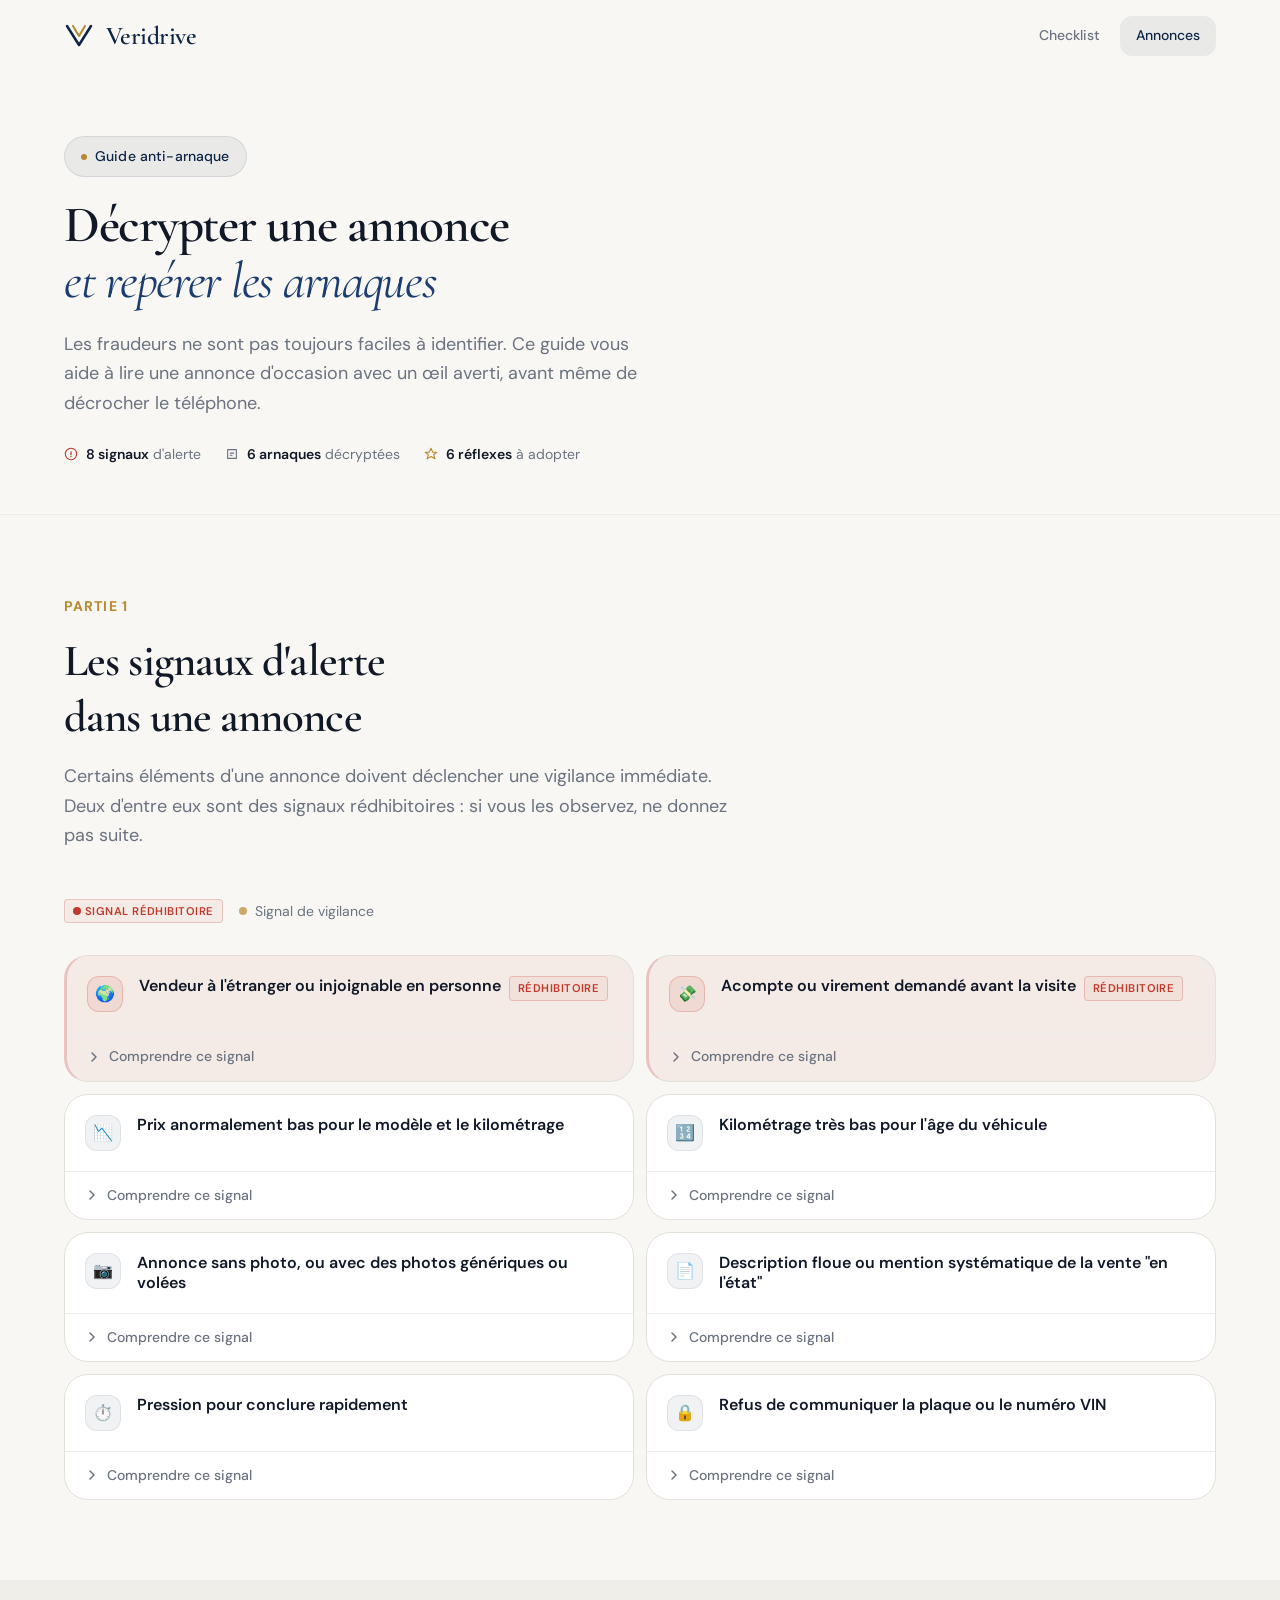
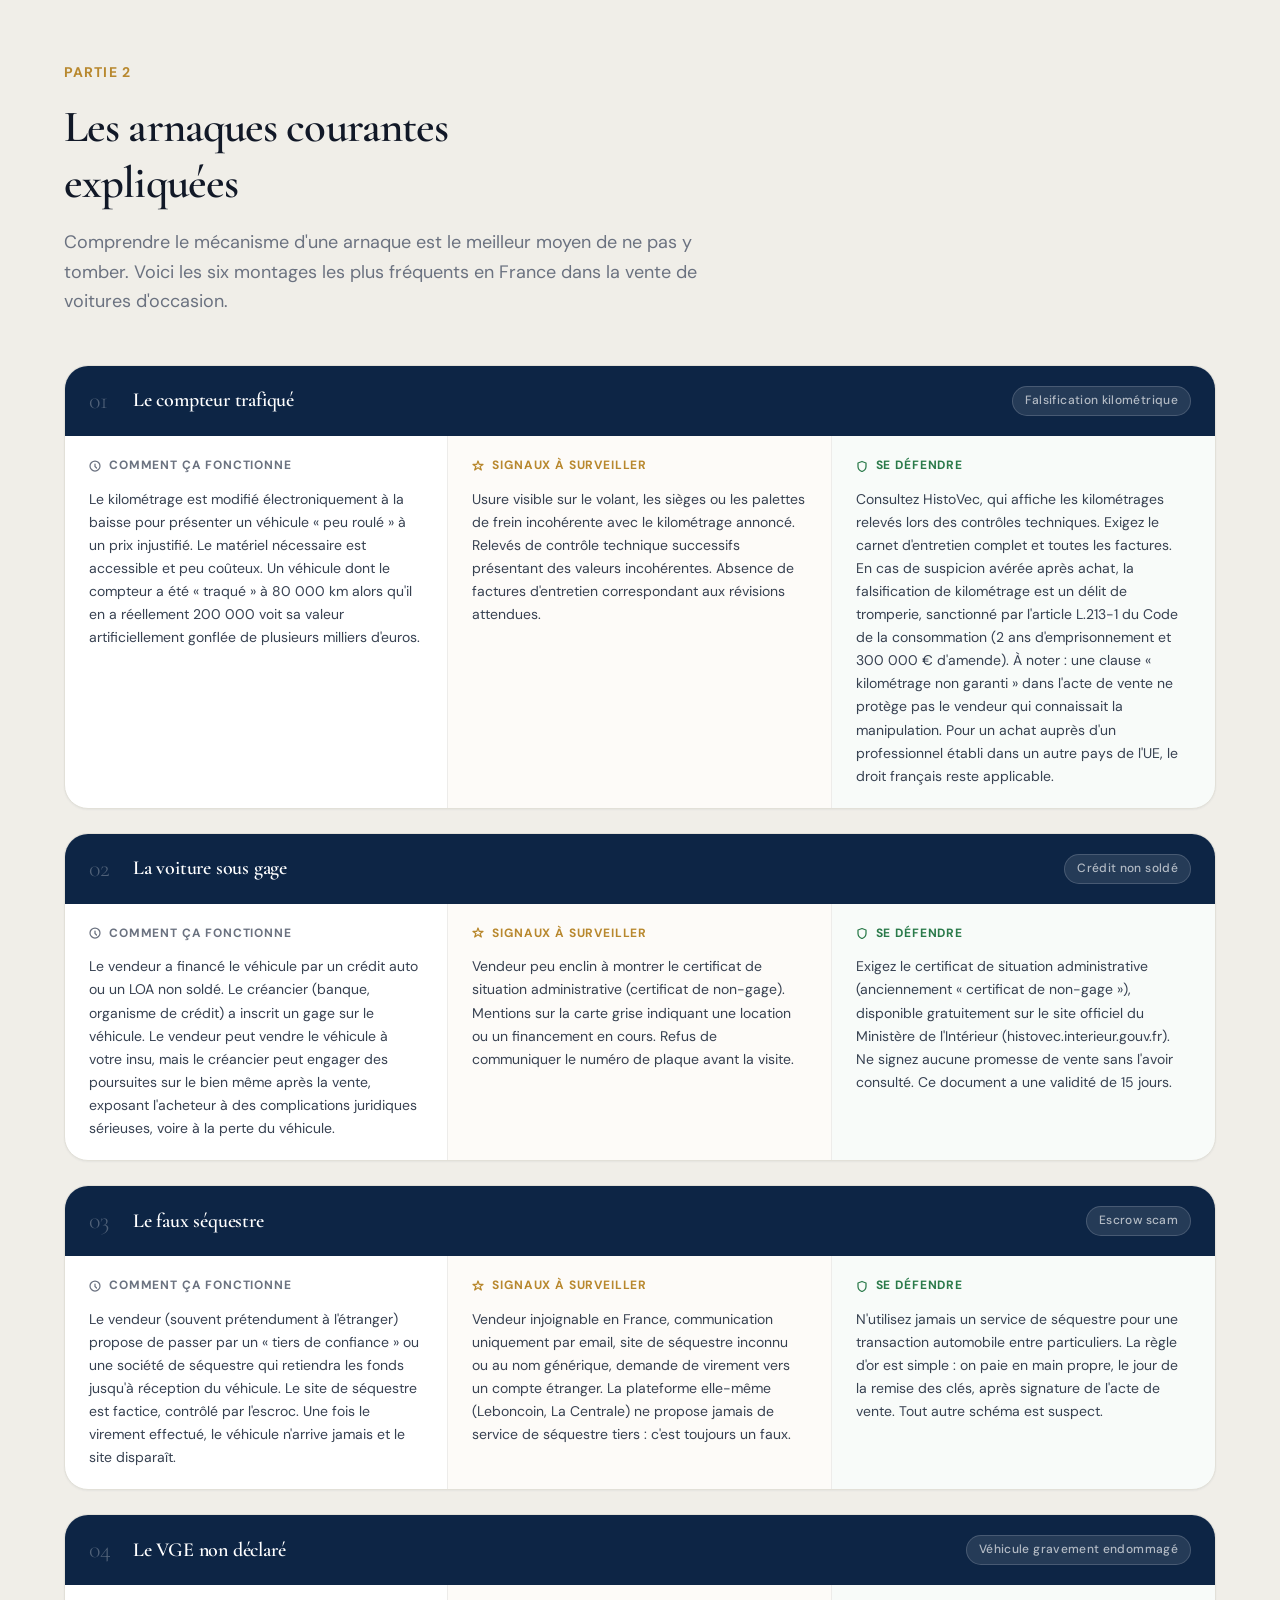
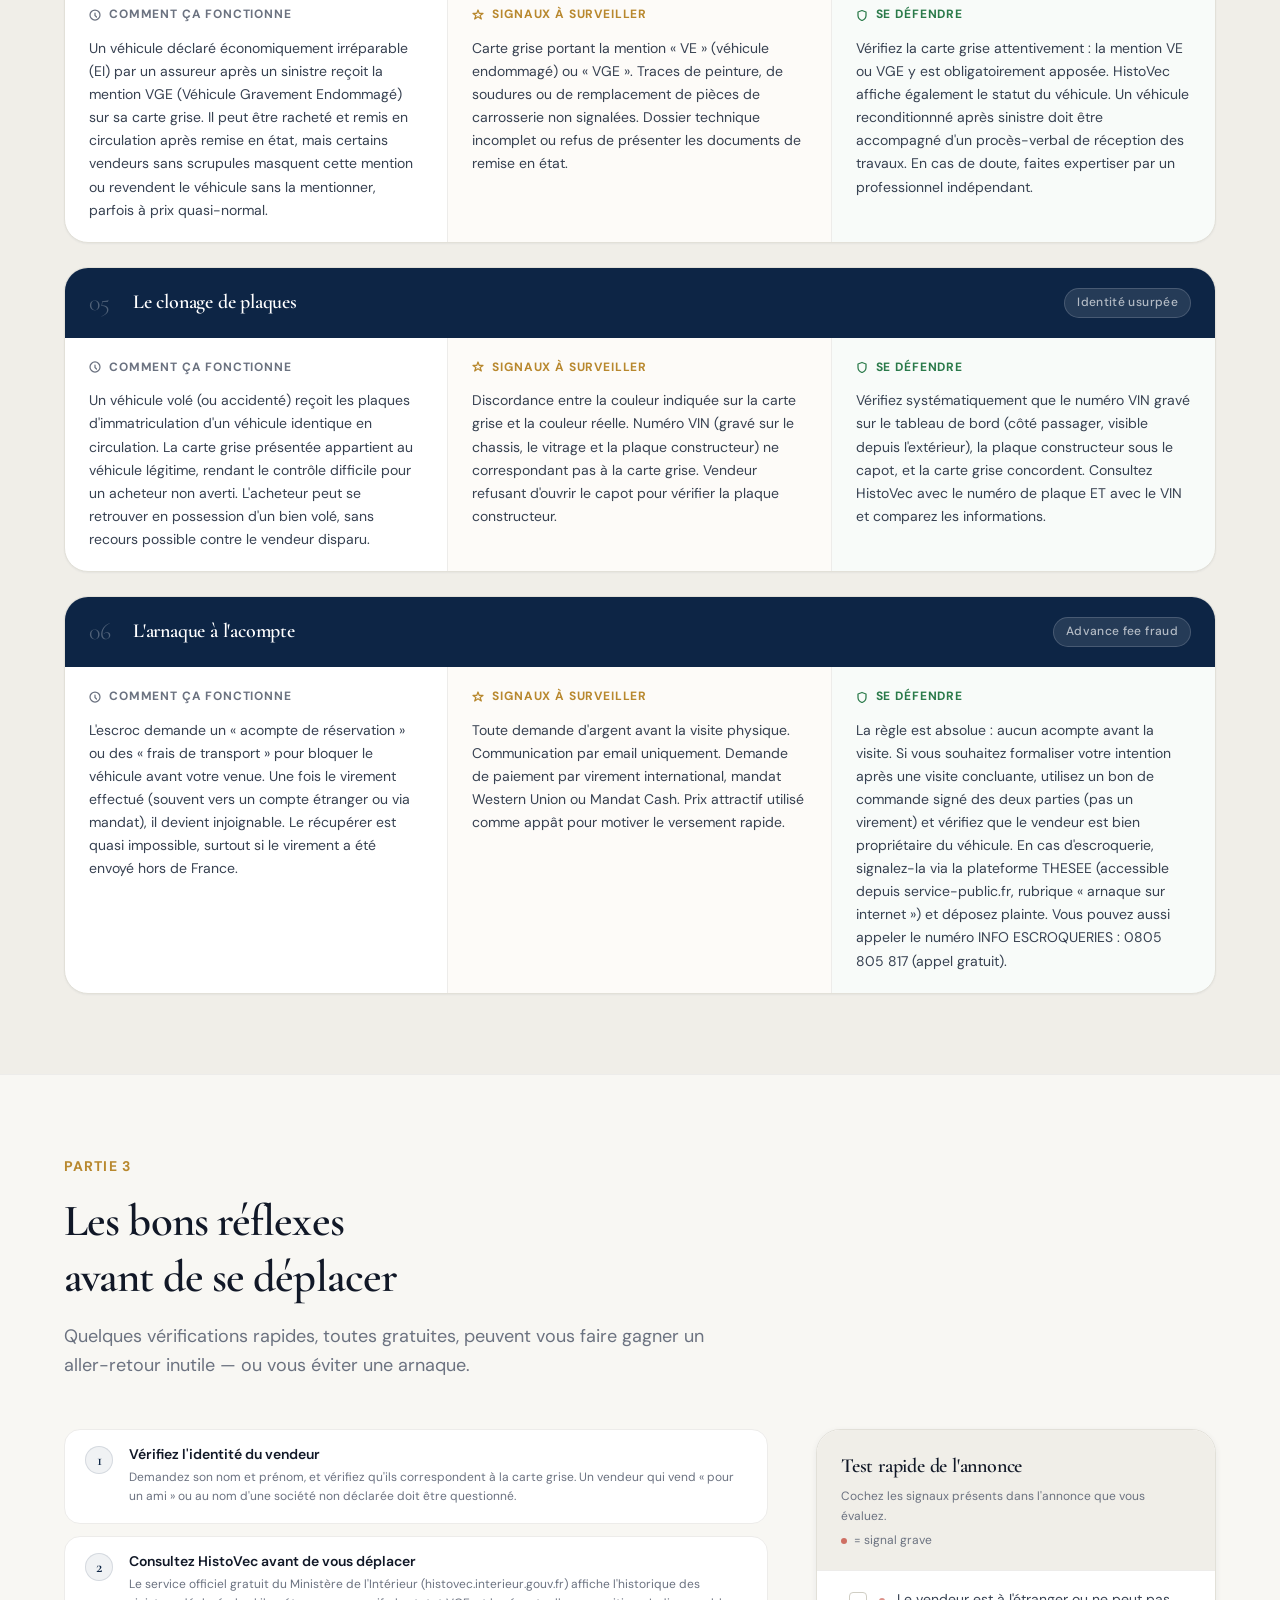
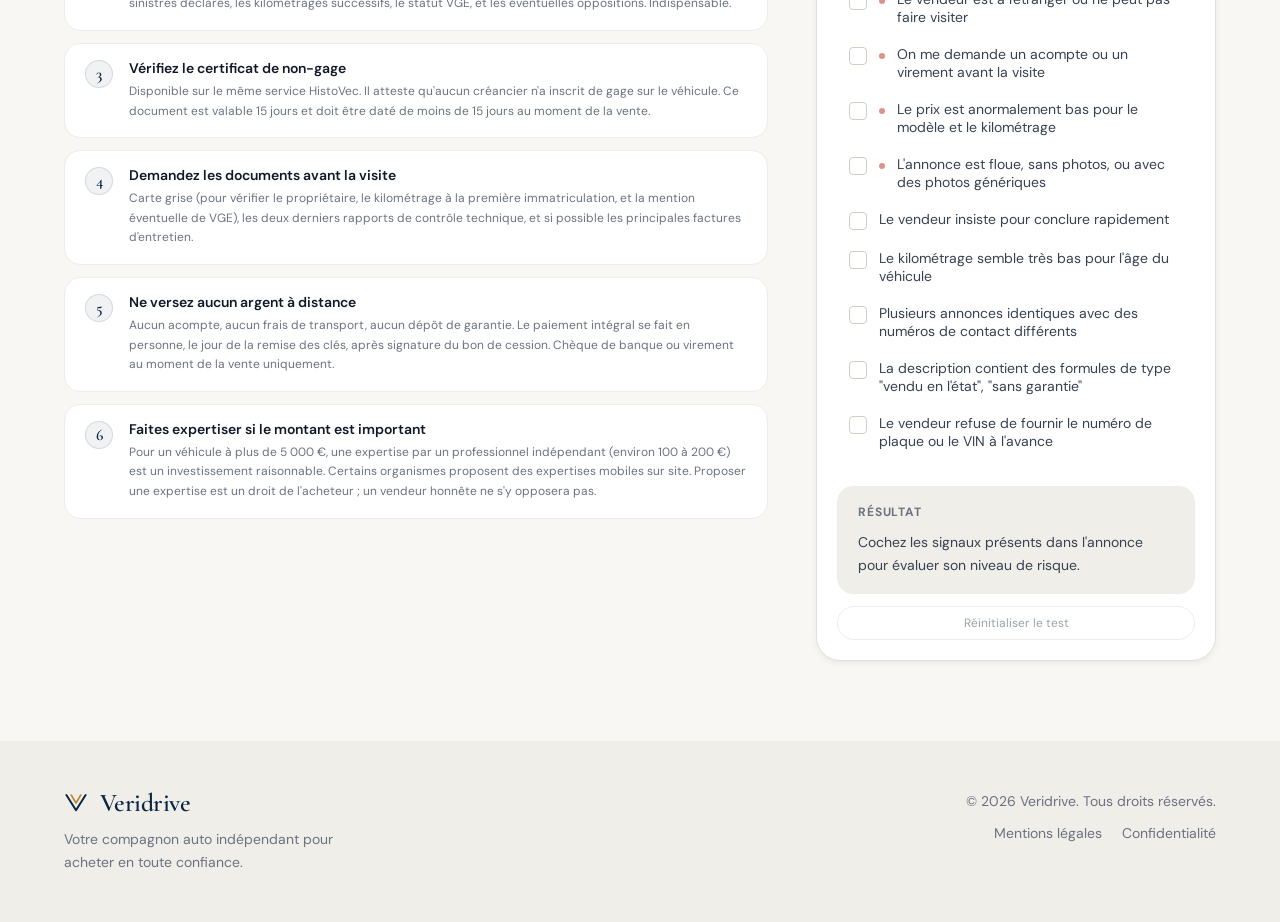
==== commit a0f05eac: "Corrections: liens boutons accueil, affichage page annonces, retrait badge bientot disponible Co-Aut" ====
--- a/annonces.html
+++ b/annonces.html
@@ -37,11 +37,6 @@
                 <div class="nav__links">
                     <a href="checklist.html" class="nav__link">Checklist</a>
                     <a href="annonces.html" class="nav__link">Annonces</a>
-                </div>
-
-                <div class="nav__pill" role="status" aria-label="Statut du service">
-                    <span class="nav__pill-dot" aria-hidden="true"></span>
-                    <span>Bientôt disponible</span>
                 </div>
 
             </nav>
